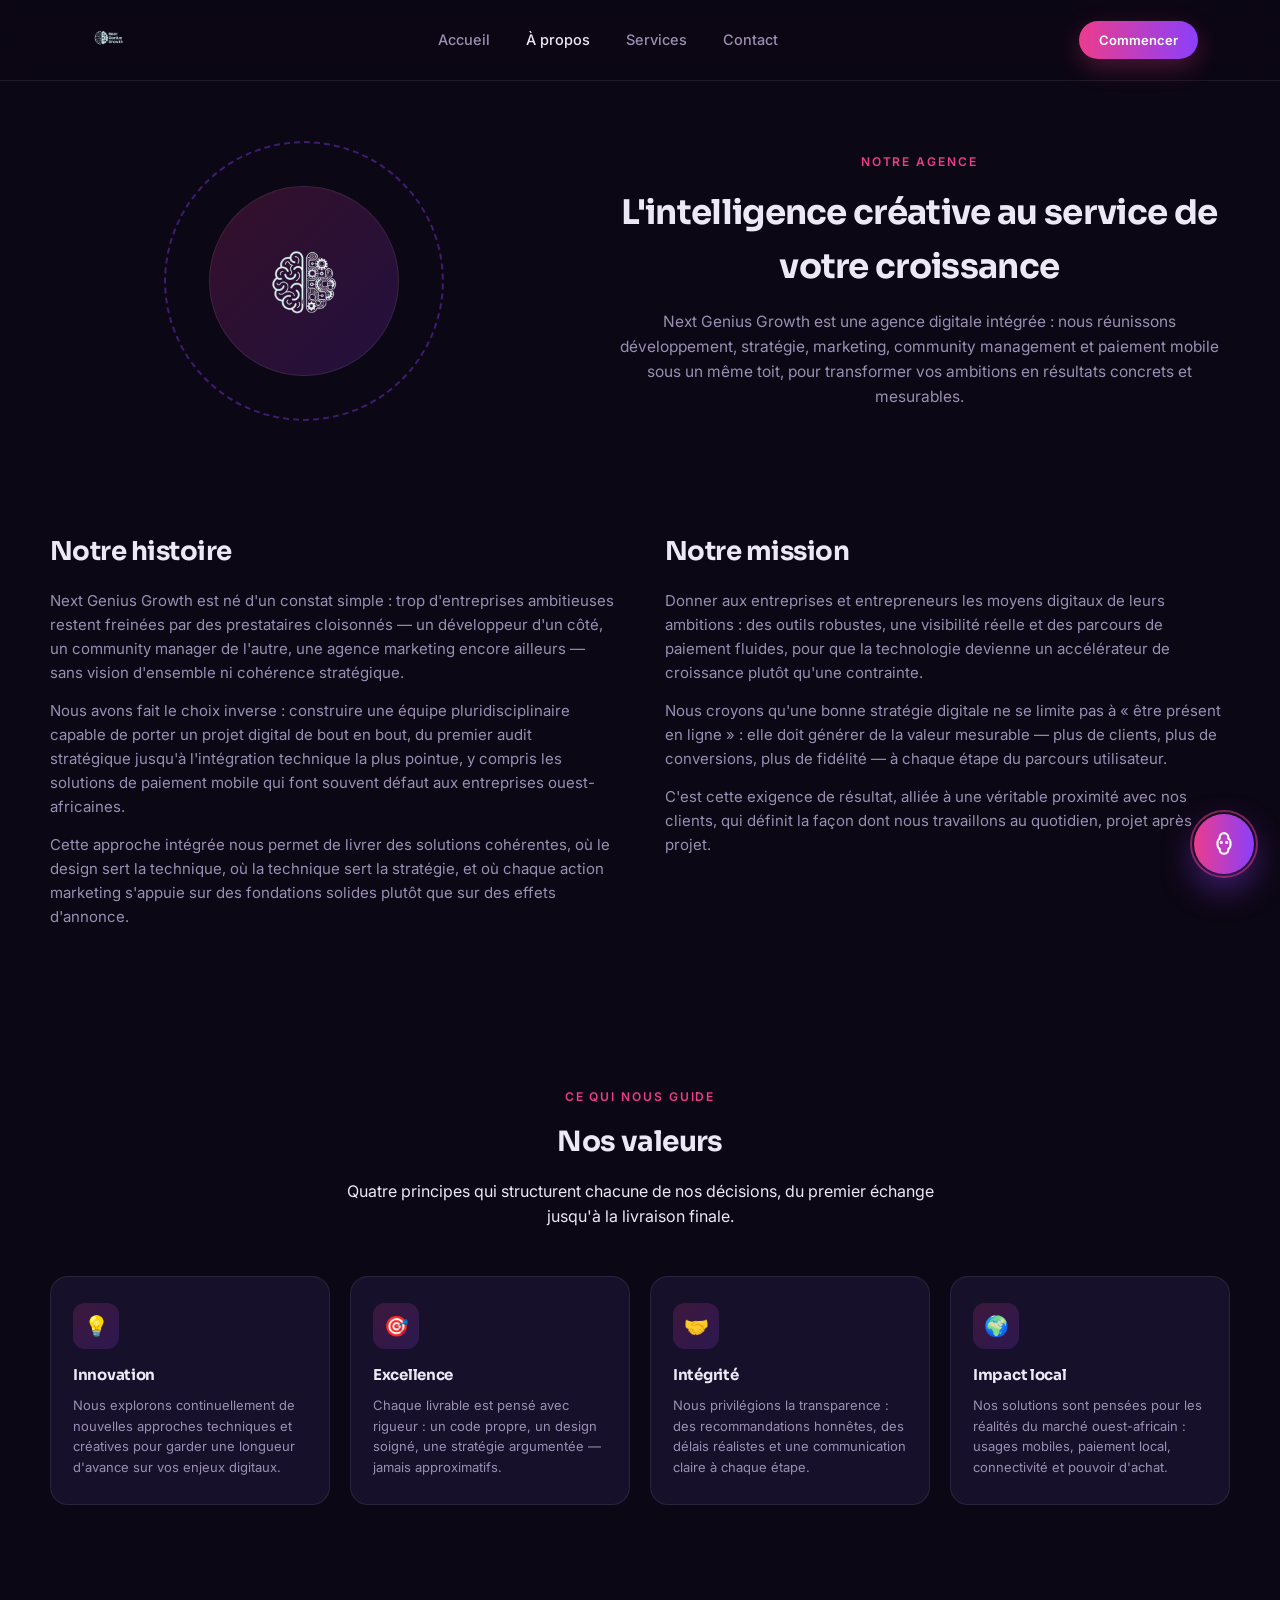
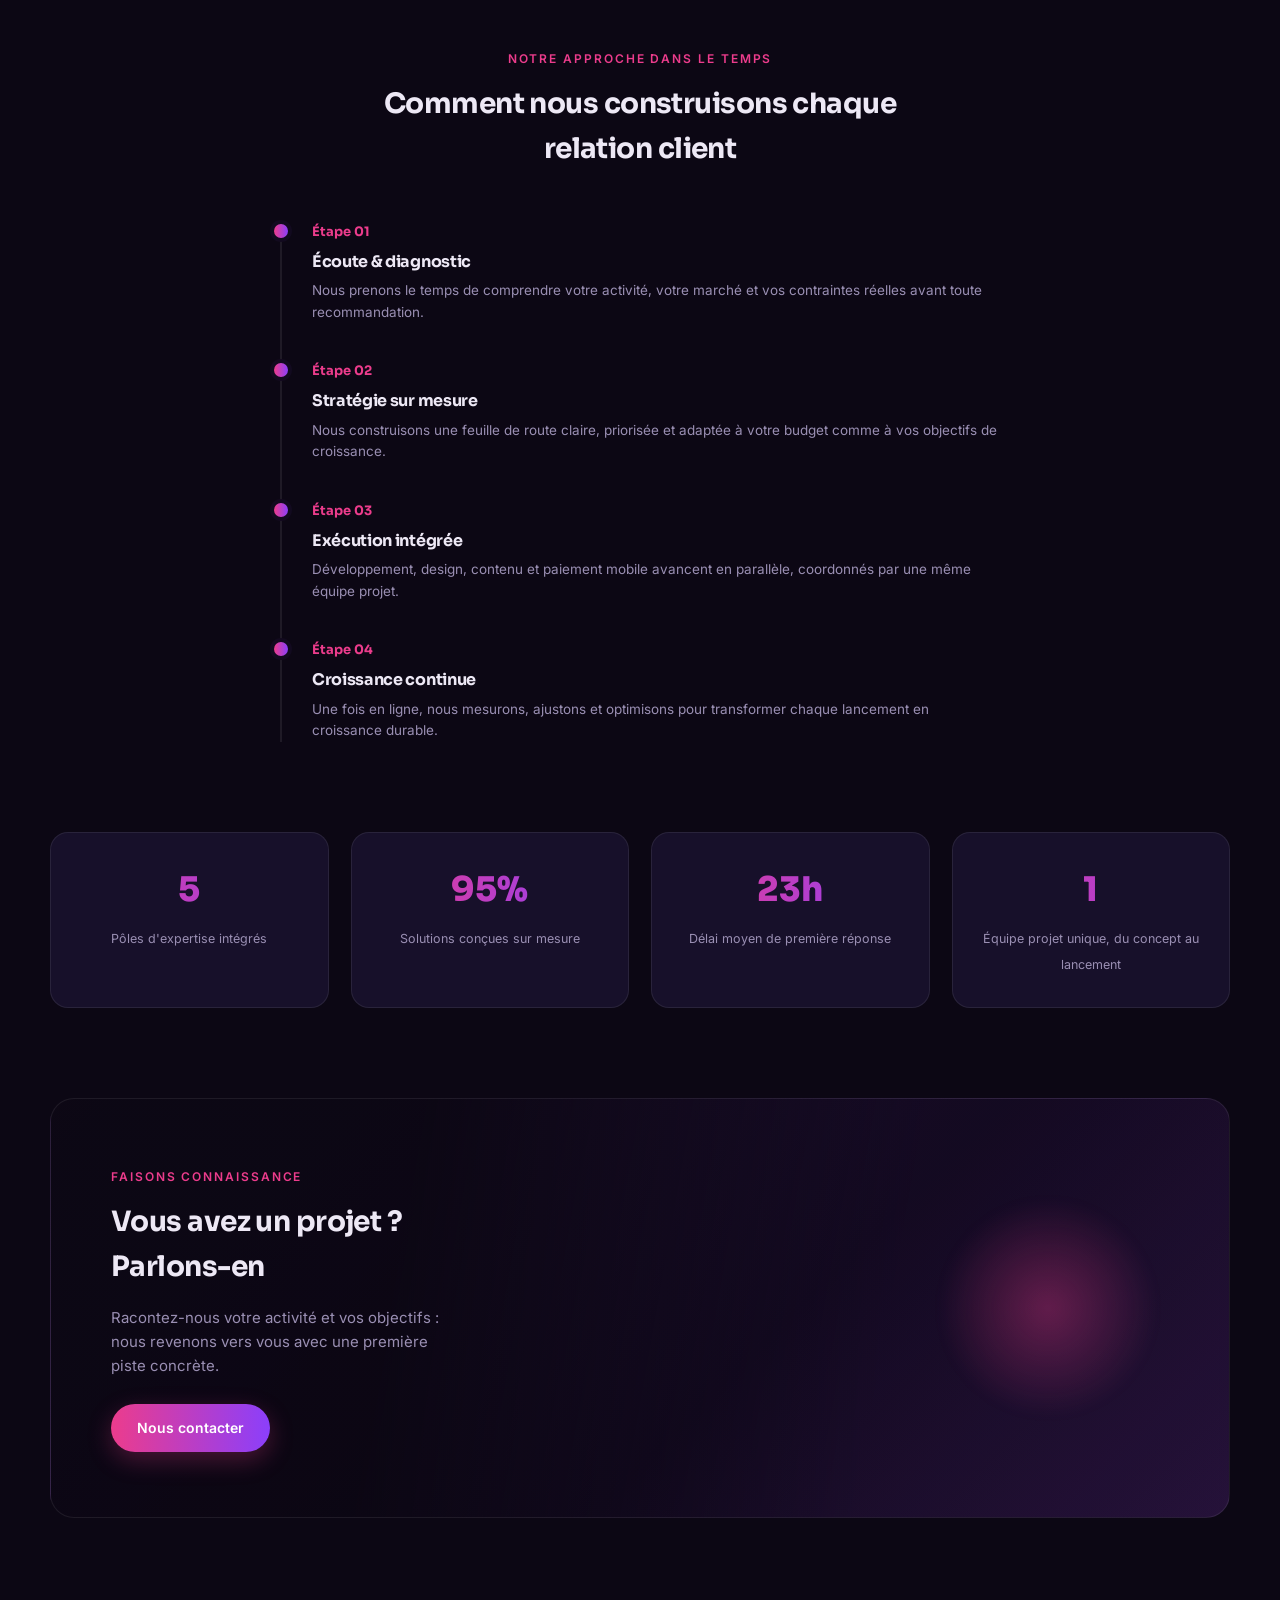
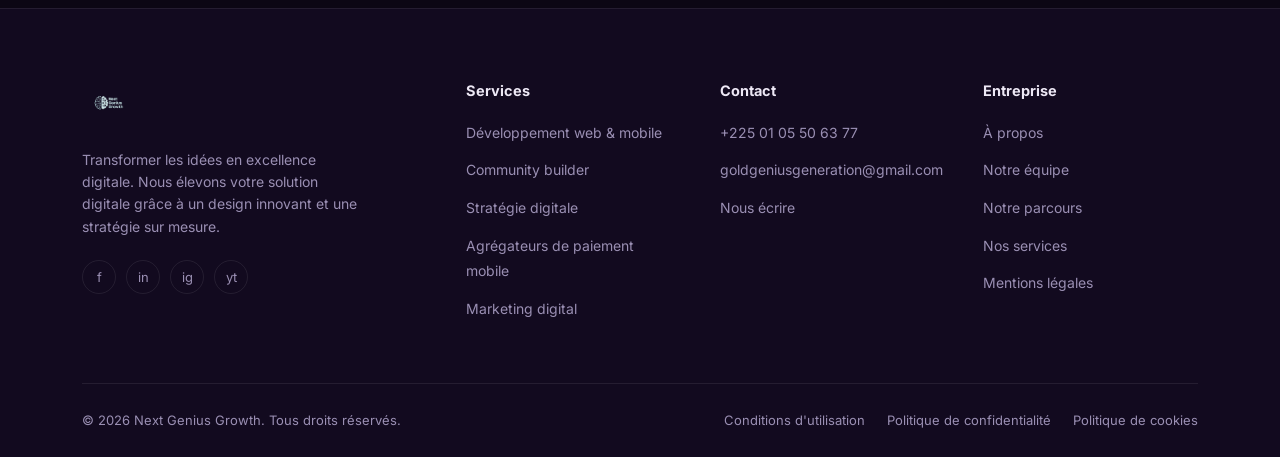
==== apropos.html @ 1a868443 "Add files via upload" ====
<!DOCTYPE html>
<html lang="fr">
<head>
<meta charset="UTF-8">
<meta name="viewport" content="width=device-width, initial-scale=1.0">
<title>À propos — Next Genius Growth</title>
<link rel="stylesheet" href="style.css">
</head>
<body>

<div id="siteContent" class="site-content revealed">

<header>
  <nav>
    <a href="index.html" class="logo"><img src="assets/logo.png" alt="Next Genius Growth" class="logo-img"></a>
    <div class="nav-links">
      <a href="index.html">Accueil</a>
      <a href="apropos.html" class="active">À propos</a>
      <a href="services.html">Services</a>
      <a href="contact.html">Contact</a>
    </div>
    <div class="nav-cta">
      <a href="contact.html" class="btn btn-grad btn-small">Commencer</a>
      <button class="burger" aria-label="Menu"><span></span><span></span><span></span></button>
    </div>
  </nav>
</header>

<main>

  <!-- HERO À PROPOS — animation unique : convergence gauche / droite -->
  <section class="page-hero abt-hero container">
    <div class="abt-hero-visual">
      <div class="ring">
        <div class="ring-inner">
          <img src="assets/icon.png" alt="Next Genius Growth">
        </div>
      </div>
    </div>
    <div class="abt-hero-copy">
      <span class="eyebrow">Notre agence</span>
      <h1>L'intelligence créative au service de votre croissance</h1>
      <p>Next Genius Growth est une agence digitale intégrée : nous réunissons développement, stratégie, marketing, community management et paiement mobile sous un même toit, pour transformer vos ambitions en résultats concrets et mesurables.</p>
    </div>
  </section>

  <!-- NOTRE HISTOIRE -->
  <section class="abt-story container">
    <div class="abt-story-grid">
      <div class="reveal-left">
        <h2>Notre histoire</h2>
        <p>Next Genius Growth est né d'un constat simple : trop d'entreprises ambitieuses restent freinées par des prestataires cloisonnés — un développeur d'un côté, un community manager de l'autre, une agence marketing encore ailleurs — sans vision d'ensemble ni cohérence stratégique.</p>
        <p>Nous avons fait le choix inverse : construire une équipe pluridisciplinaire capable de porter un projet digital de bout en bout, du premier audit stratégique jusqu'à l'intégration technique la plus pointue, y compris les solutions de paiement mobile qui font souvent défaut aux entreprises ouest-africaines.</p>
        <p>Cette approche intégrée nous permet de livrer des solutions cohérentes, où le design sert la technique, où la technique sert la stratégie, et où chaque action marketing s'appuie sur des fondations solides plutôt que sur des effets d'annonce.</p>
      </div>
      <div class="reveal-right">
        <h2>Notre mission</h2>
        <p>Donner aux entreprises et entrepreneurs les moyens digitaux de leurs ambitions : des outils robustes, une visibilité réelle et des parcours de paiement fluides, pour que la technologie devienne un accélérateur de croissance plutôt qu'une contrainte.</p>
        <p>Nous croyons qu'une bonne stratégie digitale ne se limite pas à « être présent en ligne » : elle doit générer de la valeur mesurable — plus de clients, plus de conversions, plus de fidélité — à chaque étape du parcours utilisateur.</p>
        <p>C'est cette exigence de résultat, alliée à une véritable proximité avec nos clients, qui définit la façon dont nous travaillons au quotidien, projet après projet.</p>
      </div>
    </div>
  </section>

  <!-- NOS VALEURS -->
  <section class="abt-values container">
    <div class="abt-values-head reveal">
      <span class="eyebrow">Ce qui nous guide</span>
      <h2>Nos valeurs</h2>
      <p>Quatre principes qui structurent chacune de nos décisions, du premier échange jusqu'à la livraison finale.</p>
    </div>
    <div class="values-grid">
      <div class="value-card reveal-zoom" style="--d:.05s">
        <div class="v-icon">💡</div>
        <h4>Innovation</h4>
        <p>Nous explorons continuellement de nouvelles approches techniques et créatives pour garder une longueur d'avance sur vos enjeux digitaux.</p>
      </div>
      <div class="value-card reveal-zoom" style="--d:.12s">
        <div class="v-icon">🎯</div>
        <h4>Excellence</h4>
        <p>Chaque livrable est pensé avec rigueur : un code propre, un design soigné, une stratégie argumentée — jamais approximatifs.</p>
      </div>
      <div class="value-card reveal-zoom" style="--d:.19s">
        <div class="v-icon">🤝</div>
        <h4>Intégrité</h4>
        <p>Nous privilégions la transparence : des recommandations honnêtes, des délais réalistes et une communication claire à chaque étape.</p>
      </div>
      <div class="value-card reveal-zoom" style="--d:.26s">
        <div class="v-icon">🌍</div>
        <h4>Impact local</h4>
        <p>Nos solutions sont pensées pour les réalités du marché ouest-africain : usages mobiles, paiement local, connectivité et pouvoir d'achat.</p>
      </div>
    </div>
  </section>

  <!-- NOTRE PARCOURS -->
  <section class="abt-timeline container">
    <div class="abt-timeline-head reveal">
      <span class="eyebrow">Notre approche dans le temps</span>
      <h2>Comment nous construisons chaque relation client</h2>
    </div>
    <div class="timeline">
      <div class="timeline-item reveal-left">
        <span class="t-year">Étape 01</span>
        <h4>Écoute & diagnostic</h4>
        <p>Nous prenons le temps de comprendre votre activité, votre marché et vos contraintes réelles avant toute recommandation.</p>
      </div>
      <div class="timeline-item reveal-left" style="--d:.1s">
        <span class="t-year">Étape 02</span>
        <h4>Stratégie sur mesure</h4>
        <p>Nous construisons une feuille de route claire, priorisée et adaptée à votre budget comme à vos objectifs de croissance.</p>
      </div>
      <div class="timeline-item reveal-left" style="--d:.2s">
        <span class="t-year">Étape 03</span>
        <h4>Exécution intégrée</h4>
        <p>Développement, design, contenu et paiement mobile avancent en parallèle, coordonnés par une même équipe projet.</p>
      </div>
      <div class="timeline-item reveal-left" style="--d:.3s">
        <span class="t-year">Étape 04</span>
        <h4>Croissance continue</h4>
        <p>Une fois en ligne, nous mesurons, ajustons et optimisons pour transformer chaque lancement en croissance durable.</p>
      </div>
    </div>
  </section>

  <!-- STATS -->
  <section class="abt-stats container">
    <div class="abt-stats-grid">
      <div class="abt-stat-card reveal-zoom" style="--d:.05s">
        <span class="counter" data-target="5">0</span>
        <span class="label">Pôles d'expertise intégrés</span>
      </div>
      <div class="abt-stat-card reveal-zoom" style="--d:.12s">
        <span class="counter" data-target="100" data-suffix="%">0%</span>
        <span class="label">Solutions conçues sur mesure</span>
      </div>
      <div class="abt-stat-card reveal-zoom" style="--d:.19s">
        <span class="counter" data-target="24" data-suffix="h">0h</span>
        <span class="label">Délai moyen de première réponse</span>
      </div>
      <div class="abt-stat-card reveal-zoom" style="--d:.26s">
        <span class="counter" data-target="1">0</span>
        <span class="label">Équipe projet unique, du concept au lancement</span>
      </div>
    </div>
  </section>

  <!-- CTA FINAL -->
  <section class="showcase container">
    <div class="showcase-frame reveal-zoom">
      <div class="showcase-copy">
        <span class="eyebrow">Faisons connaissance</span>
        <h2>Vous avez un projet ? Parlons-en</h2>
        <p>Racontez-nous votre activité et vos objectifs : nous revenons vers vous avec une première piste concrète.</p>
        <a href="contact.html" class="btn btn-grad">Nous contacter</a>
      </div>
    </div>
  </section>

</main>

<footer>
  <div class="container">
    <div class="footer-grid">
      <div class="footer-brand">
        <a href="index.html" class="logo"><img src="assets/logo.png" alt="Next Genius Growth" class="logo-img"></a>
        <p>Transformer les idées en excellence digitale. Nous élevons votre solution digitale grâce à un design innovant et une stratégie sur mesure.</p>
        <div class="socials">
          <a href="#">f</a><a href="#">in</a><a href="#">ig</a><a href="#">yt</a>
        </div>
      </div>
      <div class="footer-col">
        <h5>Services</h5>
        <ul>
          <li><a href="services.html">Développement web & mobile</a></li>
          <li><a href="services.html">Community builder</a></li>
          <li><a href="services.html">Stratégie digitale</a></li>
          <li><a href="services.html">Agrégateurs de paiement mobile</a></li>
          <li><a href="services.html">Marketing digital</a></li>
        </ul>
      </div>
      <div class="footer-col">
        <h5>Contact</h5>
        <ul>
          <li><a href="tel:+2250105506377">+225 01 05 50 63 77</a></li>
          <li><a href="mailto:goldgeniusgeneration@gmail.com">goldgeniusgeneration@gmail.com</a></li>
          <li><a href="contact.html">Nous écrire</a></li>
        </ul>
      </div>
      <div class="footer-col">
        <h5>Entreprise</h5>
        <ul>
          <li><a href="apropos.html">À propos</a></li>
          <li><a href="apropos.html">Notre équipe</a></li>
          <li><a href="apropos.html">Notre parcours</a></li>
          <li><a href="services.html">Nos services</a></li>
          <li><a href="contact.html">Mentions légales</a></li>
        </ul>
      </div>
    </div>
    <div class="footer-bottom">
      <span>© 2026 Next Genius Growth. Tous droits réservés.</span>
      <div class="links">
        <a href="#">Conditions d'utilisation</a>
        <a href="#">Politique de confidentialité</a>
        <a href="#">Politique de cookies</a>
      </div>
    </div>
  </div>
</footer>

</div><!-- /siteContent -->

<script src="script.js"></script>
</body>
</html>
---- style.css ----
@import url('https://fonts.googleapis.com/css2?family=Sora:wght@400;500;600;700;800&family=Inter:wght@400;500;600&display=swap');

:root{
  --bg: #0c0714;
  --bg-2: #120a1f;
  --panel: #17102a;
  --panel-light: #1e1533;
  --border: rgba(255,255,255,0.08);
  --text: #ede8f5;
  --muted: #9a8fb3;
  --pink: #ec3c8c;
  --purple: #8b3ffb;
  --orange: #ff9a5c;
  --grad: linear-gradient(90deg, var(--pink), var(--purple));
  --grad-soft: linear-gradient(135deg, rgba(236,60,140,0.18), rgba(139,63,251,0.18));
  --radius: 18px;
}

*{box-sizing:border-box; margin:0; padding:0;}
html{scroll-behavior:smooth;}
body{
  background: var(--bg);
  color: var(--text);
  font-family:'Inter', sans-serif;
  line-height:1.6;
  overflow-x:hidden;
  -webkit-text-size-adjust:100%;
  text-size-adjust:100%;
}
body.is-loading{overflow:hidden; height:100vh;}
h1,h2,h3,h4{font-family:'Sora', sans-serif; font-weight:700; letter-spacing:-0.02em;}
a{text-decoration:none; color:inherit;}
ul{list-style:none;}
img{max-width:100%; display:block;}
.container{max-width:1180px; margin:0 auto; padding:0 32px; width:100%;}

/* Buttons */
.btn{
  display:inline-flex; align-items:center; gap:8px;
  padding:13px 26px; border-radius:100px;
  font-weight:600; font-size:14px; font-family:'Inter', sans-serif;
  border:none; cursor:pointer; transition:transform .25s ease, box-shadow .25s ease;
  white-space:nowrap;
}
.btn-grad{
  background: var(--grad);
  color:#fff;
  box-shadow:0 8px 24px rgba(236,60,140,0.28);
}
.btn-grad:hover{transform:translateY(-2px); box-shadow:0 12px 30px rgba(236,60,140,0.4);}
.btn-outline{
  background:transparent; color:var(--text); border:1px solid var(--border);
}
.btn-outline:hover{border-color:rgba(255,255,255,0.25); background:rgba(255,255,255,0.03);}
.btn-small{padding:9px 20px; font-size:13px;}

.eyebrow{
  display:inline-block; font-size:12px; font-weight:600; letter-spacing:0.16em;
  text-transform:uppercase; color:var(--pink); margin-bottom:14px;
}

/* ===== PRELOADER ===== */
.preloader{
  position:fixed; inset:0; z-index:9999;
  background: radial-gradient(circle at 50% 40%, #1b0f2e, #0a0510 70%);
  display:flex; flex-direction:column; align-items:center; justify-content:center;
  gap:30px;
  transition:opacity .6s ease, visibility .6s ease;
  overflow:hidden;
}
.preloader.fade-out{opacity:0; visibility:hidden; pointer-events:none;}
.preloader-inner{
  display:flex; flex-direction:column; align-items:center; gap:34px;
  padding:0 24px; text-align:center;
}
.preloader-logo-small{
  width:56px; height:56px; object-fit:contain;
  opacity:.85;
  animation: float-logo 3s ease-in-out infinite;
}
@keyframes float-logo{ 0%,100%{transform:translateY(0);} 50%{transform:translateY(-6px);} }
.grow-name{
  font-family:'Sora', sans-serif; font-weight:800;
  font-size:15px; letter-spacing:0.02em;
  color:#fff;
  background:var(--grad);
  -webkit-background-clip:text; background-clip:text; -webkit-text-fill-color:transparent;
  transform:scale(0.4);
  opacity:0.35;
  transition:none;
  will-change:transform, opacity;
  white-space:nowrap;
}
.preloader-bar{
  width:230px; height:5px; border-radius:10px;
  background:rgba(255,255,255,0.08);
  overflow:hidden;
  margin-top:10px;
  max-width:70vw;
}
.preloader-bar-fill{
  height:100%; width:0%;
  background:var(--grad);
  border-radius:10px;
}
.preloader-text{
  font-family:'Sora', sans-serif; font-size:12px; letter-spacing:0.14em;
  text-transform:uppercase; color:var(--muted);
}
.preloader-text span{color:var(--pink); font-weight:700;}

.site-content{ opacity:0; transition:opacity .7s ease; }
.site-content.revealed{ opacity:1; }

/* ===== NAV ===== */
header{
  position:sticky; top:0; z-index:100;
  background:rgba(12,7,20,0.75);
  backdrop-filter:blur(14px);
  border-bottom:1px solid var(--border);
}
nav{
  display:flex; align-items:center; justify-content:space-between;
  padding:14px 32px; max-width:1180px; margin:0 auto;
  position:relative;
}
.logo{display:flex; align-items:center; gap:10px;}
.logo-img{height:52px; width:auto;}
.nav-links{display:flex; align-items:center; gap:36px;}
.nav-links a{font-size:14.5px; color:var(--muted); font-weight:500; transition:color .2s;}
.nav-links a:hover{color:var(--text);}
.nav-links a.active{color:var(--text);}
.nav-cta{display:flex; align-items:center; gap:20px;}
.burger{display:none; flex-direction:column; gap:5px; cursor:pointer; background:none; border:none; padding:8px; z-index:110;}
.burger span{width:22px; height:2px; background:var(--text); transition:transform .25s ease, opacity .25s ease;}

/* ===== HERO ===== */
.hero{
  position:relative;
  padding:80px 0 110px;
  overflow:hidden;
}
.hero::before{
  content:'';
  position:absolute; top:-200px; right:-160px;
  width:600px; height:600px; border-radius:50%;
  background:radial-gradient(circle, rgba(139,63,251,0.35), transparent 70%);
  filter:blur(10px);
  pointer-events:none;
}
.hero-grid{
  display:grid; grid-template-columns:1fr 1fr; align-items:center; gap:50px;
  position:relative; z-index:2;
}
.hero-copy h1{
  font-size:clamp(28px, 4.6vw, 46px); line-height:1.15; margin-bottom:22px;
}
.hero-copy h1 .accent{
  background:var(--grad);
  -webkit-background-clip:text; background-clip:text; color:transparent;
}
.hero-copy p{color:var(--muted); font-size:16px; max-width:440px; margin-bottom:34px;}

.hero-visual{position:relative; display:flex; justify-content:center;}
.monitor{
  width:100%; max-width:440px;
  background:#0a0612;
  border-radius:16px;
  border:1px solid rgba(255,255,255,0.08);
  box-shadow:0 40px 90px -20px rgba(0,0,0,0.7), 0 0 90px rgba(139,63,251,0.25);
  padding:12px;
  transform:perspective(900px) rotateY(-6deg) rotateX(2deg);
}
.monitor-screen{
  aspect-ratio:16/10.5;
  border-radius:9px;
  background:linear-gradient(160deg, #1b1030, #100a1e 60%, #23113a);
  position:relative; overflow:hidden;
  padding:20px;
}
.monitor-screen .badge{
  display:inline-block; font-size:9px; padding:5px 10px; border-radius:20px;
  background:var(--grad); color:#fff; font-weight:700; margin-bottom:12px;
}
.monitor-screen h4{color:#fff; font-size:16px; max-width:70%; line-height:1.35; margin-bottom:16px;}
.monitor-screen .bars{display:flex; flex-direction:column; gap:8px; width:55%;}
.monitor-screen .bars div{height:8px; border-radius:4px; background:rgba(255,255,255,0.12);}
.monitor-screen .bars div:nth-child(1){width:100%; background:var(--grad);}
.monitor-screen .bars div:nth-child(2){width:75%;}
.monitor-screen .bars div:nth-child(3){width:60%;}
.monitor-stand{
  width:70px; height:46px; margin:0 auto;
  background:linear-gradient(#e9e9ee,#c7c7d1);
  clip-path:polygon(35% 0, 65% 0, 100% 100%, 0 100%);
}
.monitor-base{
  width:150px; height:10px; margin:0 auto; border-radius:6px;
  background:linear-gradient(#f1f1f4,#c9c9d3);
}
.kb{
  width:220px; height:14px; margin:10px auto 0; border-radius:4px;
  background:linear-gradient(#f4f4f7,#d2d2da);
}
.glow-dot{
  position:absolute; width:14px; height:14px; border-radius:50%;
  background:var(--pink); box-shadow:0 0 20px 6px rgba(236,60,140,0.6);
}
.glow-dot.d1{top:10%; left:-4%;}
.glow-dot.d2{bottom:14%; right:-2%; background:var(--purple); box-shadow:0 0 20px 6px rgba(139,63,251,0.6);}

/* ===== DESCRIPTIONS / FEATURE ===== */
.split{
  display:grid; grid-template-columns:1.35fr 1fr; gap:36px;
  padding:70px 0;
}
.split h2{font-size:clamp(22px, 3vw, 26px); margin-bottom:6px;}
.desc-block{margin-bottom:26px;}
.desc-block p{color:var(--muted); font-size:15px;}
.checklist{
  display:grid; grid-template-columns:1fr 1fr; gap:12px 24px; margin-top:26px;
}
.checklist li{
  display:flex; align-items:flex-start; gap:10px; font-size:14.5px; color:var(--text);
}
.checklist li::before{
  content:'✓'; flex:none; width:18px; height:18px; border-radius:50%;
  background:var(--grad); color:#fff; font-size:11px; font-weight:800;
  display:flex; align-items:center; justify-content:center; margin-top:2px;
}

.feature-card{
  background:var(--panel);
  border:1px solid var(--border);
  border-radius:var(--radius);
  padding:32px;
  align-self:start;
}
.feature-card h3{font-size:19px; margin-bottom:20px;}
.feature-card ul li{
  display:flex; align-items:center; gap:12px;
  padding:11px 0; border-bottom:1px solid var(--border);
  font-size:14.5px; color:var(--text);
}
.feature-card ul li:last-of-type{border-bottom:none;}
.feature-card ul li .dot{
  width:8px; height:8px; border-radius:50%; background:var(--grad); flex:none;
}
.feature-card .btn{width:100%; justify-content:center; margin-top:22px;}

/* ===== PROCESS ===== */
.process{
  position:relative;
  padding:90px 0;
  text-align:center;
}
.process::before{
  content:'';
  position:absolute; top:0; left:50%; transform:translateX(-50%);
  width:520px; height:260px;
  background:radial-gradient(ellipse at top, rgba(139,63,251,0.35), transparent 70%);
  pointer-events:none;
}
.process-head{position:relative; z-index:2; max-width:640px; margin:0 auto 56px;}
.process-head h2{font-size:clamp(24px, 3.6vw, 30px); margin-top:8px;}
.steps{
  display:grid; grid-template-columns:repeat(4,1fr); gap:24px;
  position:relative; z-index:2;
}
.step-card{
  background:var(--panel);
  border:1px solid var(--border);
  border-radius:var(--radius);
  padding:34px 22px 26px;
}
.step-icon{
  width:60px; height:60px; border-radius:50%;
  background:var(--grad);
  display:flex; align-items:center; justify-content:center;
  margin:0 auto 18px;
  font-family:'Sora'; font-weight:700; color:#fff; font-size:18px;
}
.step-card h4{font-size:16px; margin-bottom:8px;}
.step-card p{color:var(--muted); font-size:13.5px; margin-bottom:18px;}

/* ===== SERVICES ===== */
.services{padding:20px 0 90px; text-align:center;}
.services-head{max-width:640px; margin:0 auto 50px;}
.services-head h2{font-size:clamp(24px, 3.6vw, 30px); margin-bottom:14px;}
.services-head p{color:var(--muted); font-size:15px;}
.services-grid{
  display:grid; grid-template-columns:repeat(3,1fr); gap:24px;
  text-align:left;
}
.service-card{
  background:var(--panel);
  border:1px solid var(--border);
  border-radius:var(--radius);
  padding:32px 28px;
  transition:transform .25s ease, border-color .25s ease;
}
.service-card:hover{transform:translateY(-4px); border-color:rgba(236,60,140,0.35);}
.service-icon{
  width:52px; height:52px; border-radius:14px;
  background:var(--grad-soft);
  display:flex; align-items:center; justify-content:center;
  font-size:22px; margin-bottom:18px;
}
.service-card h4{font-size:16.5px; margin-bottom:10px;}
.service-card p{color:var(--muted); font-size:13.5px;}
.service-card-cta{
  background:var(--grad-soft);
  border:1px solid rgba(236,60,140,0.3);
  display:flex; flex-direction:column; justify-content:center; align-items:flex-start;
  gap:6px;
}
.service-card-cta h4{margin-bottom:4px;}
.service-card-cta p{margin-bottom:16px;}

/* ===== CONTACT ===== */
.contact{padding:20px 0 100px; text-align:center;}
.contact-head{max-width:560px; margin:0 auto 40px;}
.contact-head h2{font-size:clamp(22px, 3.4vw, 28px); margin-bottom:12px;}
.contact-head p{color:var(--muted); font-size:15px;}
.contact-grid{
  display:grid; grid-template-columns:repeat(2,1fr); gap:22px;
  max-width:760px; margin:0 auto;
}
.contact-card{
  display:flex; align-items:center; gap:16px; text-align:left;
  background:var(--panel);
  border:1px solid var(--border);
  border-radius:var(--radius);
  padding:24px 26px;
  transition:transform .25s ease, border-color .25s ease;
}
.contact-card:hover{transform:translateY(-4px); border-color:rgba(139,63,251,0.4);}
.contact-icon{
  width:50px; height:50px; border-radius:50%; flex:none;
  background:var(--grad);
  display:flex; align-items:center; justify-content:center;
  font-size:20px;
}
.contact-label{font-size:12px; color:var(--muted); text-transform:uppercase; letter-spacing:0.05em; display:block; margin-bottom:4px;}
.contact-value{font-size:15px; font-weight:600; color:var(--text); word-break:break-word;}

/* ===== SHOWCASE / CTA IMAGE ===== */
.showcase{
  position:relative; padding:0 0 90px;
}
.showcase-frame{
  position:relative; border-radius:24px; overflow:hidden;
  min-height:420px;
  background:
    linear-gradient(100deg, rgba(10,6,17,0.9) 30%, rgba(10,6,17,0.15) 70%),
    linear-gradient(135deg, #241338, #150a24 60%, #2a1440);
  display:flex; align-items:center;
  border:1px solid var(--border);
}
.showcase-frame::after{
  content:'';
  position:absolute; right:6%; top:50%; transform:translateY(-50%);
  width:220px; height:220px; border-radius:50%;
  background:radial-gradient(circle, rgba(236,60,140,0.35), transparent 70%);
  filter:blur(6px);
}
.showcase-copy{
  position:relative; z-index:2; max-width:460px; padding:56px 60px;
}
.showcase-copy h2{font-size:clamp(22px, 3.4vw, 28px); margin-bottom:16px;}
.showcase-copy p{color:var(--muted); font-size:15px; margin-bottom:26px;}

/* ===== TESTIMONIALS ===== */
.testimonials{padding:30px 0 100px; text-align:center;}
.testimonials h2{font-size:clamp(22px, 3.4vw, 28px); margin-bottom:50px;}
.t-grid{display:grid; grid-template-columns:repeat(3,1fr); gap:24px;}
.t-card{
  background:var(--panel);
  border:1px solid var(--border);
  border-radius:var(--radius);
  padding:30px 26px;
  text-align:left;
}
.t-card p{font-size:14.5px; color:var(--text); margin-bottom:22px;}
.t-person{display:flex; align-items:center; gap:12px;}
.t-avatar{
  width:42px; height:42px; border-radius:50%;
  background:var(--grad);
  display:flex; align-items:center; justify-content:center;
  font-weight:700; font-family:'Sora'; color:#fff; font-size:15px; flex:none;
}
.t-person strong{font-size:14px; display:block;}
.t-person span{font-size:12px; color:var(--muted); text-transform:uppercase; letter-spacing:0.04em;}
.t-dots{display:flex; justify-content:center; gap:8px; margin-top:38px;}
.t-dots span{width:6px; height:6px; border-radius:50%; background:var(--border);}
.t-dots span.on{background:var(--grad); width:20px; border-radius:4px;}

/* ===== FOOTER ===== */
footer{border-top:1px solid var(--border); padding:70px 0 26px; background:var(--bg-2);}
.footer-grid{
  display:grid; grid-template-columns:1.6fr 1fr 1fr 1fr; gap:40px;
  padding-bottom:50px;
}
.footer-brand p{color:var(--muted); font-size:14px; margin:18px 0 22px; max-width:280px;}
.socials{display:flex; gap:10px;}
.socials a{
  width:34px; height:34px; border-radius:50%; border:1px solid var(--border);
  display:flex; align-items:center; justify-content:center; font-size:13px;
  color:var(--muted); transition:.2s;
}
.socials a:hover{background:var(--grad); color:#fff; border-color:transparent;}
.footer-col h5{font-size:14.5px; margin-bottom:18px;}
.footer-col ul li{margin-bottom:12px;}
.footer-col ul li a{color:var(--muted); font-size:14px; transition:color .2s;}
.footer-col ul li a:hover{color:var(--text);}
.footer-bottom{
  display:flex; justify-content:space-between; align-items:center;
  padding-top:26px; border-top:1px solid var(--border);
  font-size:13px; color:var(--muted); flex-wrap:wrap; gap:12px;
}
.footer-bottom .links{display:flex; gap:22px; flex-wrap:wrap;}

/* ===== POPUP MODAL ===== */
.popup-overlay{
  position:fixed; inset:0; z-index:1000;
  background:rgba(6,3,12,0.72);
  backdrop-filter:blur(4px);
  display:flex; align-items:center; justify-content:center;
  opacity:0; visibility:hidden; pointer-events:none;
  transition:opacity .35s ease, visibility .35s ease;
  padding:20px;
}
.popup-overlay.open{ opacity:1; visibility:visible; pointer-events:auto; }
.popup-card{
  position:relative;
  width:100%; max-width:420px;
  background:var(--panel);
  border:1px solid var(--border);
  border-radius:var(--radius);
  padding:36px 32px;
  text-align:center;
  transform:translateY(16px) scale(0.97);
  transition:transform .35s ease;
  box-shadow:0 40px 90px -20px rgba(0,0,0,0.6);
  max-height:90vh;
  overflow-y:auto;
}
.popup-overlay.open .popup-card{ transform:translateY(0) scale(1); }
.popup-close{
  position:absolute; top:14px; right:14px;
  width:32px; height:32px; border-radius:50%;
  background:rgba(255,255,255,0.06); border:1px solid var(--border);
  color:var(--text); font-size:15px; cursor:pointer;
  display:flex; align-items:center; justify-content:center;
  transition:.2s;
}
.popup-close:hover{background:var(--grad); border-color:transparent;}
.popup-icon{
  width:56px; height:56px; border-radius:50%; margin:0 auto 18px;
  background:var(--grad); display:flex; align-items:center; justify-content:center;
  font-size:22px;
}
.popup-card h3{font-size:20px; margin-bottom:10px;}
.popup-card p{color:var(--muted); font-size:14px; margin-bottom:22px;}
.popup-form{display:flex; flex-direction:column; gap:12px;}
.popup-form input{
  width:100%; padding:12px 16px; border-radius:10px;
  background:var(--bg-2); border:1px solid var(--border); color:var(--text);
  font-size:16px; font-family:'Inter', sans-serif;
}
.popup-form input:focus{outline:none; border-color:var(--purple);}
.popup-form .btn{justify-content:center; margin-top:4px;}
.popup-fine{font-size:11.5px; color:var(--muted); margin-top:14px;}

/* ===== AI CHAT WIDGET ===== */
.ai-toggle{
  position:fixed; bottom:26px; right:26px; z-index:900;
  width:60px; height:60px; border-radius:50%;
  background:var(--grad); border:none; cursor:pointer;
  display:flex; align-items:center; justify-content:center;
  box-shadow:0 14px 34px rgba(139,63,251,0.45);
  transition:transform .25s ease;
}
.ai-toggle:hover{transform:scale(1.06);}
.ai-toggle svg{width:26px; height:26px;}
.ai-toggle .ping{
  position:absolute; inset:-4px; border-radius:50%;
  border:2px solid rgba(236,60,140,0.5);
  animation:ping-ring 2.2s ease-out infinite;
}
@keyframes ping-ring{
  0%{transform:scale(0.9); opacity:0.9;}
  80%{transform:scale(1.35); opacity:0;}
  100%{opacity:0;}
}

.ai-chat{
  position:fixed; bottom:100px; right:26px; z-index:900;
  width:340px; max-width:calc(100vw - 40px);
  height:460px; max-height:70vh;
  background:var(--panel);
  border:1px solid var(--border);
  border-radius:20px;
  display:flex; flex-direction:column;
  overflow:hidden;
  box-shadow:0 30px 70px -20px rgba(0,0,0,0.65);
  transform:translateY(16px) scale(0.96);
  opacity:0; visibility:hidden; pointer-events:none;
  transition:opacity .3s ease, transform .3s ease, visibility .3s ease;
}
.ai-chat.open{ opacity:1; visibility:visible; pointer-events:auto; transform:translateY(0) scale(1); }
.ai-chat-head{
  display:flex; align-items:center; gap:10px;
  padding:16px 18px; background:var(--grad); color:#fff;
}
.ai-chat-head img{width:30px; height:30px; border-radius:50%; background:#fff; padding:3px;}
.ai-chat-head div strong{font-size:14px; display:block;}
.ai-chat-head div span{font-size:11.5px; opacity:0.85; display:flex; align-items:center; gap:5px;}
.ai-chat-head div span::before{content:''; width:7px; height:7px; border-radius:50%; background:#4ef58c; display:inline-block;}
.ai-chat-close{
  margin-left:auto; background:none; border:none; color:#fff; font-size:16px; cursor:pointer; opacity:0.85;
}
.ai-chat-body{
  flex:1; padding:16px; overflow-y:auto;
  display:flex; flex-direction:column; gap:10px;
  background:var(--bg-2);
  -webkit-overflow-scrolling:touch;
}
.ai-msg{
  max-width:82%; padding:10px 14px; border-radius:14px; font-size:13.5px; line-height:1.5;
}
.ai-msg.bot{
  align-self:flex-start;
  background:var(--panel-light); border:1px solid var(--border); border-bottom-left-radius:4px;
}
.ai-msg.user{
  align-self:flex-end;
  background:var(--grad); color:#fff; border-bottom-right-radius:4px;
}
.ai-typing{
  align-self:flex-start; display:flex; gap:4px; padding:12px 14px;
  background:var(--panel-light); border:1px solid var(--border); border-radius:14px; border-bottom-left-radius:4px;
}
.ai-typing span{width:6px; height:6px; border-radius:50%; background:var(--muted); animation:typing-bounce 1.2s infinite;}
.ai-typing span:nth-child(2){animation-delay:.15s;}
.ai-typing span:nth-child(3){animation-delay:.3s;}
@keyframes typing-bounce{ 0%,60%,100%{transform:translateY(0); opacity:.5;} 30%{transform:translateY(-4px); opacity:1;} }
.ai-chat-foot{
  display:flex; gap:8px; padding:12px; border-top:1px solid var(--border); background:var(--panel);
}
.ai-chat-foot input{
  flex:1; padding:11px 14px; border-radius:100px;
  background:var(--bg-2); border:1px solid var(--border); color:var(--text); font-size:16px;
  font-family:'Inter', sans-serif;
}
.ai-chat-foot input:focus{outline:none; border-color:var(--purple);}
.ai-chat-foot button{
  width:40px; height:40px; border-radius:50%; border:none; cursor:pointer;
  background:var(--grad); color:#fff; display:flex; align-items:center; justify-content:center; flex:none;
}

/* ===== SCROLL REVEAL ANIMATIONS ===== */
.reveal, .reveal-left, .reveal-right, .reveal-zoom{
  opacity:0;
  transition:opacity .8s ease, transform .8s cubic-bezier(.16,.84,.44,1);
  transition-delay:var(--d, 0s);
}
.reveal{ transform:translateY(32px); }
.reveal-left{ transform:translateX(-55px); }
.reveal-right{ transform:translateX(55px); }
.reveal-zoom{ transform:scale(.82); }
.reveal.in-view, .reveal-left.in-view, .reveal-right.in-view, .reveal-zoom.in-view{
  opacity:1; transform:none;
}

/* ===== SUB-PAGE HERO BANNER (Services / À propos / Contact) ===== */
.page-hero{
  position:relative;
  padding:60px 0 30px;
  text-align:center;
  overflow:hidden;
}
.page-hero .eyebrow{display:block;}

/* ===== SERVICES — animation unique : révélation masquée ligne par ligne ===== */
.svc-hero{ position:relative; }
.svc-hero::before{
  content:'';
  position:absolute; top:-140px; left:50%; transform:translateX(-50%);
  width:640px; height:320px;
  background:radial-gradient(ellipse at top, rgba(236,60,140,0.3), transparent 70%);
  pointer-events:none;
}
.svc-hero .mask-line{ overflow:hidden; }
.svc-hero h1{ font-size:clamp(26px, 4.4vw, 38px); line-height:1.25; }
.svc-hero .mask-line span{
  display:inline-block;
  transform:translateY(115%);
  animation:mask-up .85s cubic-bezier(.16,.84,.44,1) forwards;
}
.svc-hero .mask-line:nth-child(1) span{ animation-delay:.08s; }
.svc-hero .mask-line:nth-child(2) span{ animation-delay:.2s; background:var(--grad); -webkit-background-clip:text; background-clip:text; -webkit-text-fill-color:transparent; }
@keyframes mask-up{ to{ transform:translateY(0); } }
.svc-hero p.lead{
  max-width:620px; margin:22px auto 0; color:var(--muted); font-size:15.5px;
  opacity:0; animation:fade-up-in .8s ease forwards; animation-delay:.55s;
}
@keyframes fade-up-in{ from{opacity:0; transform:translateY(18px);} to{opacity:1; transform:translateY(0);} }
.svc-icon-orbit{
  position:absolute; inset:0; pointer-events:none; z-index:0;
}
.svc-icon-orbit span{
  position:absolute; font-size:20px; opacity:.18;
  animation:orbit-float 7s ease-in-out infinite;
}
@keyframes orbit-float{ 0%,100%{transform:translateY(0) rotate(0deg);} 50%{transform:translateY(-18px) rotate(8deg);} }

.svc-intro{ padding:20px 0 10px; }
.svc-intro-grid{ display:grid; grid-template-columns:1fr 1fr; gap:44px; align-items:center; }
.svc-intro h2{ font-size:clamp(22px, 3vw, 26px); margin-bottom:16px; }
.svc-intro p{ color:var(--muted); font-size:15px; margin-bottom:14px; }
.svc-intro .stats-row{ display:flex; gap:34px; margin-top:26px; flex-wrap:wrap; }
.svc-intro .stat{ text-align:left; }
.svc-intro .stat .counter{
  font-family:'Sora'; font-size:30px; font-weight:800;
  background:var(--grad); -webkit-background-clip:text; background-clip:text; -webkit-text-fill-color:transparent;
  display:block;
}
.svc-intro .stat span.label{ font-size:12.5px; color:var(--muted); }
.svc-visual-card{
  background:var(--panel); border:1px solid var(--border); border-radius:var(--radius);
  padding:34px; position:relative;
}
.svc-visual-card h4{ font-size:15px; margin-bottom:16px; }
.svc-visual-card .bar-row{ display:flex; align-items:center; gap:12px; margin-bottom:14px; }
.svc-visual-card .bar-row span{ font-size:12.5px; color:var(--muted); width:120px; flex:none; }
.svc-visual-card .bar-track{ flex:1; height:8px; border-radius:6px; background:rgba(255,255,255,0.06); overflow:hidden; }
.svc-visual-card .bar-fill{ height:100%; border-radius:6px; background:var(--grad); width:0%; transition:width 1.4s cubic-bezier(.16,.84,.44,1); }
.svc-visual-card.in-view .bar-fill{ }

.svc-detail{ padding:80px 0 20px; }
.svc-detail-list{ display:flex; flex-direction:column; gap:22px; }
.svc-detail-item{
  display:grid; grid-template-columns:64px 1fr; gap:22px;
  background:var(--panel); border:1px solid var(--border); border-radius:var(--radius);
  padding:28px 30px;
}
.svc-detail-icon{
  width:64px; height:64px; border-radius:16px; background:var(--grad-soft);
  display:flex; align-items:center; justify-content:center; font-size:26px;
}
.svc-detail-item h3{ font-size:19px; margin-bottom:8px; }
.svc-detail-item p{ color:var(--muted); font-size:14.5px; margin-bottom:12px; }
.svc-detail-item ul{ display:grid; grid-template-columns:1fr 1fr; gap:8px 20px; }
.svc-detail-item ul li{ font-size:13.5px; color:var(--text); display:flex; gap:8px; align-items:flex-start; }
.svc-detail-item ul li::before{ content:'—'; color:var(--pink); flex:none; }

/* ===== FLOATING SERVICE CARD ===== */
.floating-service-card{
  position:fixed; bottom:26px; left:26px; z-index:850;
  width:300px; max-width:calc(100vw - 40px);
  background:var(--panel); border:1px solid var(--border); border-radius:18px;
  padding:22px 22px 20px;
  box-shadow:0 30px 70px -20px rgba(0,0,0,0.6);
  transform:translateY(24px) scale(.95);
  opacity:0; visibility:hidden; pointer-events:none;
  transition:opacity .35s ease, transform .35s ease, visibility .35s ease;
}
.floating-service-card.open{ opacity:1; visibility:visible; pointer-events:auto; transform:translateY(0) scale(1); }
.floating-service-card .fsc-close{
  position:absolute; top:12px; right:12px; width:26px; height:26px; border-radius:50%;
  background:rgba(255,255,255,0.06); border:1px solid var(--border); color:var(--text);
  cursor:pointer; font-size:12px; display:flex; align-items:center; justify-content:center;
}
.floating-service-card .fsc-icon{
  width:44px; height:44px; border-radius:12px; background:var(--grad);
  display:flex; align-items:center; justify-content:center; font-size:19px; margin-bottom:12px;
}
.floating-service-card h4{ font-size:15px; margin-bottom:6px; }
.floating-service-card p{ font-size:13px; color:var(--muted); margin-bottom:14px; }
.floating-service-card .btn{ width:100%; justify-content:center; }
.floating-service-tab{
  position:fixed; bottom:26px; left:26px; z-index:850;
  padding:12px 18px; border-radius:100px;
  background:var(--grad); color:#fff; font-size:13px; font-weight:600;
  border:none; cursor:pointer; box-shadow:0 14px 34px rgba(139,63,251,0.4);
  display:none; align-items:center; gap:8px;
}
.floating-service-tab.show{ display:flex; }

/* ===== À PROPOS — animation unique : convergence gauche/droite ===== */
.abt-hero{
  display:grid; grid-template-columns:0.9fr 1.1fr; gap:50px; align-items:center;
  padding:60px 0 40px;
}
.abt-hero-visual{
  position:relative; opacity:0; transform:translateX(-60px);
  animation:slide-in-left .9s cubic-bezier(.16,.84,.44,1) forwards; animation-delay:.1s;
}
.abt-hero-visual .ring{
  width:280px; height:280px; border-radius:50%;
  border:2px dashed rgba(139,63,251,0.4);
  display:flex; align-items:center; justify-content:center;
  margin:0 auto;
  animation:spin-slow 18s linear infinite;
  max-width:100%;
}
.abt-hero-visual .ring-inner{
  width:190px; height:190px; border-radius:50%;
  background:var(--grad-soft); border:1px solid var(--border);
  display:flex; align-items:center; justify-content:center;
  animation:spin-slow-rev 14s linear infinite;
}
.abt-hero-visual img{ width:86px; height:86px; object-fit:contain; }
@keyframes spin-slow{ to{ transform:rotate(360deg); } }
@keyframes spin-slow-rev{ to{ transform:rotate(-360deg); } }
.abt-hero-copy{
  opacity:0; transform:translateX(60px);
  animation:slide-in-right .9s cubic-bezier(.16,.84,.44,1) forwards; animation-delay:.25s;
}
@keyframes slide-in-left{ to{ opacity:1; transform:translateX(0); } }
@keyframes slide-in-right{ to{ opacity:1; transform:translateX(0); } }
.abt-hero-copy h1{ font-size:clamp(24px, 4vw, 34px); margin-bottom:16px; }
.abt-hero-copy p{ color:var(--muted); font-size:15.5px; }

.abt-story{ padding:70px 0; }
.abt-story-grid{ display:grid; grid-template-columns:1fr 1fr; gap:50px; }
.abt-story h2{ font-size:clamp(22px, 3.4vw, 26px); margin-bottom:16px; }
.abt-story p{ color:var(--muted); font-size:15px; margin-bottom:14px; }

.abt-values{ padding:70px 0; text-align:center; }
.abt-values-head{ max-width:600px; margin:0 auto 46px; }
.abt-values-head h2{ font-size:clamp(22px, 3.4vw, 28px); margin-bottom:14px; }
.values-grid{ display:grid; grid-template-columns:repeat(4,1fr); gap:20px; text-align:left; }
.value-card{
  background:var(--panel); border:1px solid var(--border); border-radius:var(--radius);
  padding:26px 22px;
}
.value-card .v-icon{
  width:46px; height:46px; border-radius:12px; background:var(--grad-soft);
  display:flex; align-items:center; justify-content:center; font-size:20px; margin-bottom:14px;
}
.value-card h4{ font-size:15px; margin-bottom:8px; }
.value-card p{ font-size:13px; color:var(--muted); }

.abt-timeline{ padding:70px 0; }
.abt-timeline-head{ text-align:center; max-width:600px; margin:0 auto 50px; }
.abt-timeline-head h2{ font-size:clamp(22px, 3.4vw, 28px); margin-bottom:14px; }
.timeline{ position:relative; max-width:720px; margin:0 auto; padding-left:30px; border-left:2px solid var(--border); }
.timeline-item{ position:relative; padding-bottom:38px; }
.timeline-item:last-child{ padding-bottom:0; }
.timeline-item::before{
  content:''; position:absolute; left:-38px; top:2px;
  width:14px; height:14px; border-radius:50%; background:var(--grad);
  box-shadow:0 0 0 4px var(--bg-2);
}
.timeline-item .t-year{ font-family:'Sora'; font-weight:700; color:var(--pink); font-size:13px; margin-bottom:6px; display:block; }
.timeline-item h4{ font-size:16px; margin-bottom:6px; }
.timeline-item p{ font-size:13.5px; color:var(--muted); }

.abt-stats{ padding:20px 0 90px; }
.abt-stats-grid{ display:grid; grid-template-columns:repeat(4,1fr); gap:22px; text-align:center; }
.abt-stat-card{ background:var(--panel); border:1px solid var(--border); border-radius:var(--radius); padding:30px 20px; }
.abt-stat-card .counter{
  font-family:'Sora'; font-size:34px; font-weight:800;
  background:var(--grad); -webkit-background-clip:text; background-clip:text; -webkit-text-fill-color:transparent;
  display:block; margin-bottom:8px;
}
.abt-stat-card span.label{ font-size:12.5px; color:var(--muted); }

/* ===== CONTACT PAGE ===== */
.ctc-hero{ padding:60px 0 20px; text-align:center; }
.ctc-hero h1{ font-size:clamp(24px, 4vw, 34px); margin-bottom:14px; }
.ctc-hero p{ color:var(--muted); max-width:560px; margin:0 auto; font-size:15.5px; }

.ctc-main{ padding:50px 0 100px; }
.ctc-grid{ display:grid; grid-template-columns:0.9fr 1.1fr; gap:40px; }
.ctc-cards{ display:flex; flex-direction:column; gap:16px; }
.ctc-form-card{
  background:var(--panel); border:1px solid var(--border); border-radius:var(--radius);
  padding:36px;
}
.ctc-form-card h3{ font-size:19px; margin-bottom:20px; }
.ctc-form{ display:grid; grid-template-columns:1fr 1fr; gap:14px; }
.ctc-form .full{ grid-column:1 / -1; }
.ctc-form input, .ctc-form textarea{
  width:100%; padding:13px 16px; border-radius:10px;
  background:var(--bg-2); border:1px solid var(--border); color:var(--text);
  font-size:16px; font-family:'Inter', sans-serif; resize:vertical;
}
.ctc-form input:focus, .ctc-form textarea:focus{ outline:none; border-color:var(--purple); }
.ctc-form .btn{ grid-column:1 / -1; justify-content:center; }
.ctc-map{
  margin-top:30px; border-radius:var(--radius); border:1px solid var(--border);
  background:
    radial-gradient(circle at 30% 30%, rgba(236,60,140,0.25), transparent 55%),
    radial-gradient(circle at 70% 70%, rgba(139,63,251,0.25), transparent 55%),
    var(--panel);
  height:220px; display:flex; align-items:center; justify-content:center; flex-direction:column; gap:8px;
}
.ctc-map strong{ font-family:'Sora'; font-size:15px; }
.ctc-map span{ font-size:12.5px; color:var(--muted); }
.ctc-hours{
  background:var(--panel); border:1px solid var(--border); border-radius:var(--radius);
  padding:24px 28px; margin-top:16px;
}
.ctc-hours h4{ font-size:14.5px; margin-bottom:14px; }
.ctc-hours ul li{ display:flex; justify-content:space-between; font-size:13.5px; color:var(--muted); padding:6px 0; border-bottom:1px solid var(--border); }
.ctc-hours ul li:last-child{ border-bottom:none; }
.ctc-hours ul li span{ color:var(--text); font-weight:500; }

/* ===== RESPONSIVE ===== */

/* Tablettes larges */
@media (max-width:1024px){
  .container{padding:0 24px;}
  .steps{grid-template-columns:1fr 1fr;}
  .showcase-copy{padding:48px 40px;}
}

@media (max-width:900px){
  .container{padding:0 20px;}
  nav{padding:14px 20px;}
  .nav-links{
    display:none; position:absolute; top:100%; left:0; right:0;
    flex-direction:column; gap:0; background:var(--bg-2); border-bottom:1px solid var(--border);
    padding:8px 0;
    max-height:calc(100vh - 100%);
    overflow-y:auto;
  }
  .nav-links.mobile-open{ display:flex; }
  .nav-links a{ padding:14px 20px; width:100%; border-bottom:1px solid var(--border); }
  .burger{display:flex;}
  .nav-cta .btn-outline{display:none;}
  .hero{padding:50px 0 70px;}
  .hero-grid{grid-template-columns:1fr; text-align:center; gap:36px;}
  .hero-copy p{margin-left:auto; margin-right:auto;}
  .hero-visual{order:-1; margin-bottom:10px;}
  .monitor{transform:none; max-width:380px;}
  .split{grid-template-columns:1fr; padding:50px 0;}
  .checklist{grid-template-columns:1fr;}
  .steps{grid-template-columns:1fr 1fr; gap:16px;}
  .step-card{padding:26px 18px 20px;}
  .t-grid{grid-template-columns:1fr;}
  .footer-grid{grid-template-columns:1fr 1fr; row-gap:34px;}
  .showcase-copy{padding:40px 28px;}
  .showcase-frame{min-height:340px;}
  .services-grid{grid-template-columns:1fr 1fr; gap:16px;}
  .contact-grid{grid-template-columns:1fr;}
  .svc-intro-grid{grid-template-columns:1fr; gap:30px;}
  .svc-detail-item{grid-template-columns:1fr;}
  .svc-detail-item ul{grid-template-columns:1fr;}
  .abt-hero{grid-template-columns:1fr; padding:40px 0 30px; text-align:center;}
  .abt-hero-visual{order:-1;}
  .abt-story-grid{grid-template-columns:1fr; gap:30px;}
  .values-grid{grid-template-columns:1fr 1fr;}
  .abt-stats-grid{grid-template-columns:1fr 1fr;}
  .ctc-grid{grid-template-columns:1fr; gap:30px;}
  .ctc-form-card{padding:28px 22px;}
  .floating-service-card{ left:16px; bottom:16px; }
  .floating-service-tab{ left:16px; bottom:16px; }
}

/* Tablettes / grands mobiles */
@media (max-width:768px){
  .process{padding:60px 0;}
  .services{padding:10px 0 60px;}
  .testimonials{padding:10px 0 70px;}
  .contact{padding:10px 0 70px;}
  .abt-story, .abt-values, .abt-timeline{padding:50px 0;}
  .svc-detail{padding:50px 0 10px;}
  .ctc-main{padding:30px 0 70px;}
}

/* Mobiles */
@media (max-width:560px){
  .container{padding:0 16px;}
  nav{padding:12px 16px;}
  .logo-img{height:40px;}
  .hero-copy h1{font-size:clamp(26px, 8vw, 32px);}
  .hero-copy p{font-size:14.5px;}
  .btn{padding:12px 22px; font-size:13.5px;}
  .steps{grid-template-columns:1fr; gap:14px;}
  .services-grid{grid-template-columns:1fr; gap:14px;}
  .service-card{padding:26px 22px;}
  .footer-grid{grid-template-columns:1fr; gap:28px;}
  .footer-bottom{flex-direction:column; align-items:flex-start;}
  .ai-chat{
    right:12px; left:12px; bottom:88px;
    width:auto; max-width:none; height:auto; max-height:65vh;
  }
  .ai-toggle{ right:16px; bottom:16px; }
  .values-grid{grid-template-columns:1fr;}
  .abt-stats-grid{grid-template-columns:1fr 1fr; gap:14px;}
  .abt-stat-card{padding:22px 14px;}
  .abt-stat-card .counter{font-size:28px;}
  .svc-hero h1{font-size:clamp(24px, 8vw, 28px);}
  .abt-hero-copy h1{font-size:clamp(22px, 7vw, 26px);}
  .abt-hero-visual .ring{width:220px; height:220px;}
  .abt-hero-visual .ring-inner{width:150px; height:150px;}
  .abt-hero-visual img{width:66px; height:66px;}
  .ctc-form{grid-template-columns:1fr;}
  .ctc-form-card{padding:22px 18px;}
  .showcase-copy{padding:32px 20px;}
  .showcase-frame{min-height:auto; padding:20px 0;}
  .showcase-frame::after{display:none;}
  .contact-card{padding:20px 18px; gap:12px;}
  .contact-icon{width:42px; height:42px; font-size:17px;}
  .popup-card{padding:28px 20px;}
  .svc-visual-card{padding:24px;}
  .svc-visual-card .bar-row span{width:96px; font-size:11.5px;}
  .timeline{padding-left:22px;}
  .timeline-item::before{left:-30px;}
}

/* Très petits écrans */
@media (max-width:380px){
  .hero-copy h1{font-size:24px;}
  .btn{padding:11px 18px; font-size:13px;}
  .step-icon{width:52px; height:52px; font-size:16px;}
  .abt-stats-grid{grid-template-columns:1fr;}
  .monitor{max-width:100%;}
}
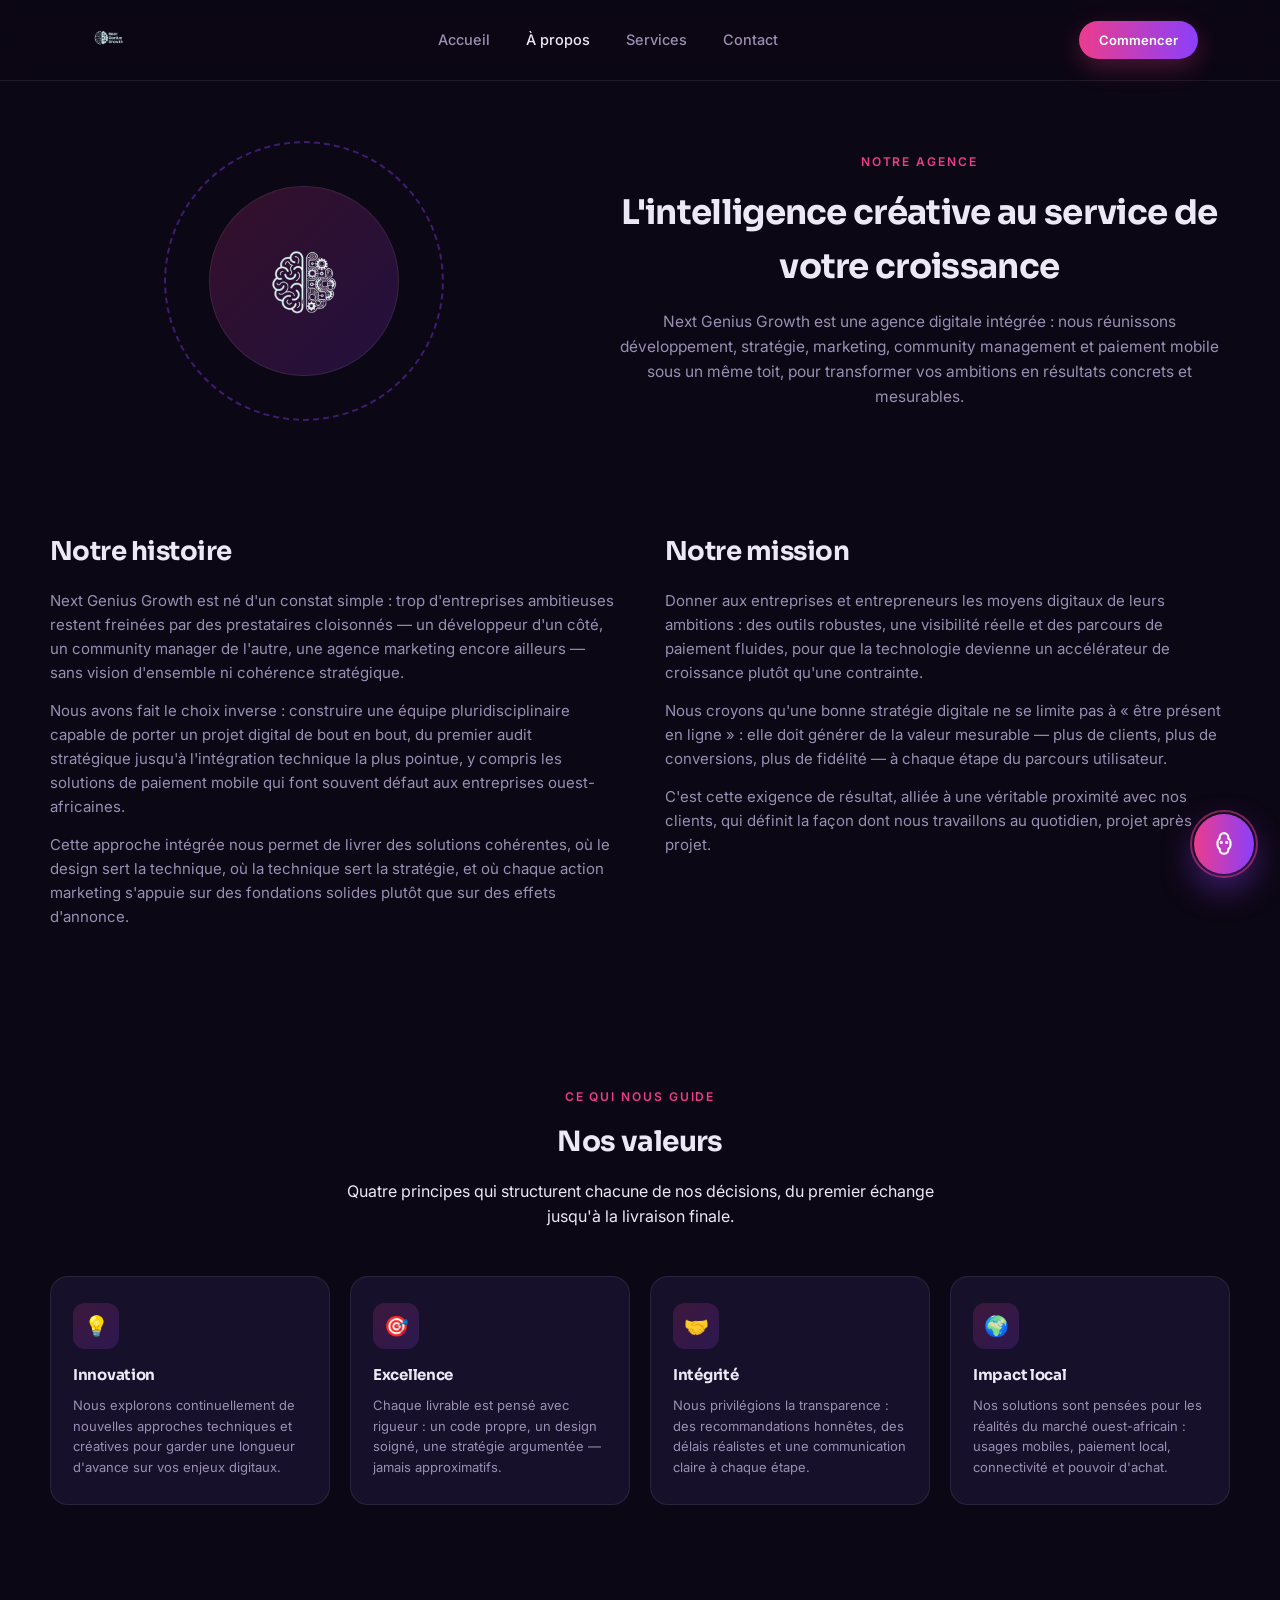
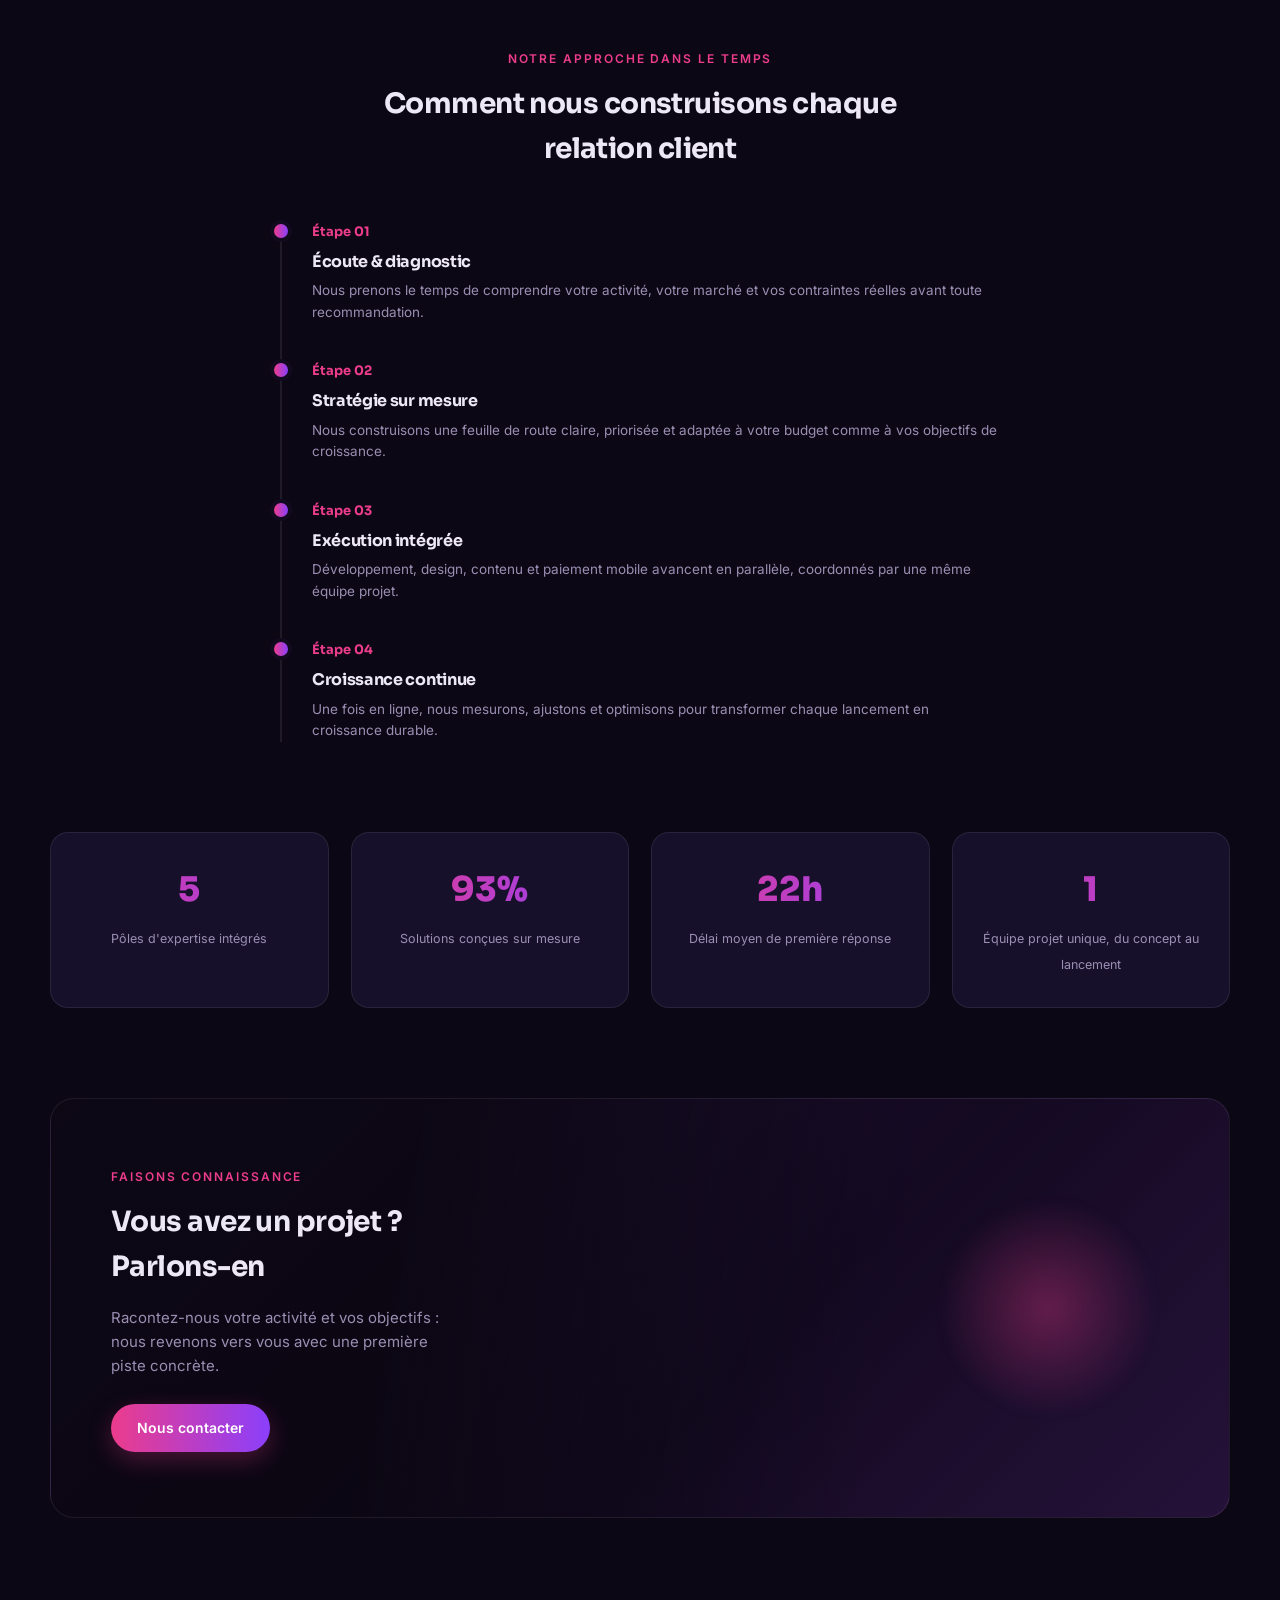
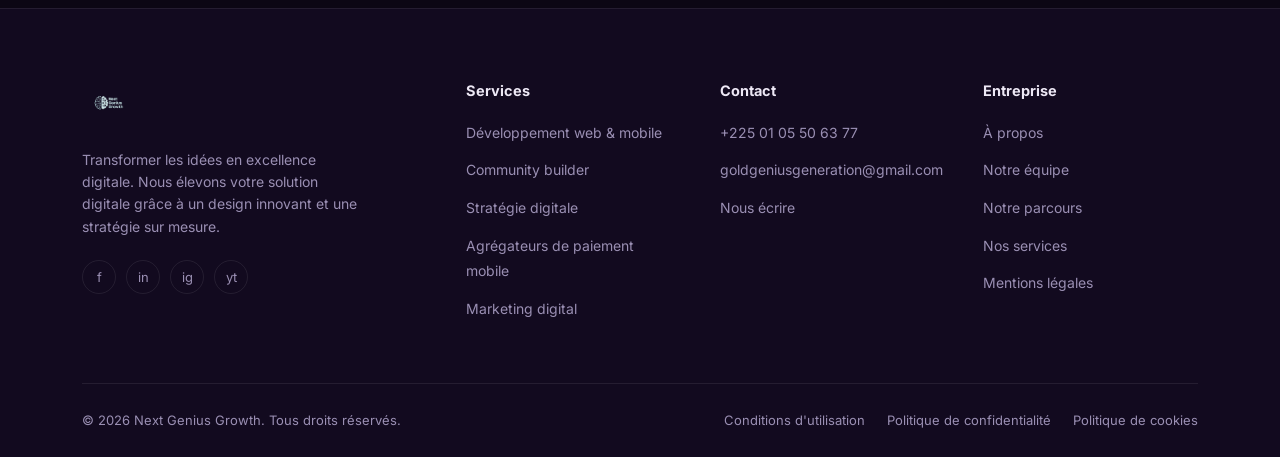
==== commit 282d131b: "Update apropos.html" ====
--- a/apropos.html
+++ b/apropos.html
@@ -1,14 +1,48 @@
 <!DOCTYPE html>
-<html lang="fr">
+<html lang="fr" class="no-js">
 <head>
 <meta charset="UTF-8">
 <meta name="viewport" content="width=device-width, initial-scale=1.0">
-<title>À propos — Next Genius Growth</title>
+<title>À Propos — Next Genius Growth | Agence Digitale Intégrée à Abidjan</title>
+
+<meta name="description" content="Découvrez Next Genius Growth : une équipe pluridisciplinaire à Abidjan qui réunit développement, stratégie, marketing et paiement mobile pour faire grandir votre entreprise.">
+<meta name="keywords" content="agence digitale Abidjan, à propos Next Genius Growth, équipe web Côte d'Ivoire, agence marketing digital Abidjan">
+<meta name="author" content="Next Genius Growth">
+<meta name="robots" content="index, follow, max-image-preview:large">
+<link rel="canonical" href="https://nggrowth.space/apropos.html">
+
+<link rel="icon" type="image/png" href="assets/icon.png">
+<link rel="apple-touch-icon" href="assets/icon.png">
+
+<meta property="og:type" content="website">
+<meta property="og:site_name" content="Next Genius Growth">
+<meta property="og:locale" content="fr_FR">
+<meta property="og:title" content="À Propos — Next Genius Growth">
+<meta property="og:description" content="Une agence digitale intégrée à Abidjan : développement, stratégie, marketing et paiement mobile, pensés pour le marché ouest-africain.">
+<meta property="og:image" content="https://nggrowth.space/assets/logo.png">
+<meta property="og:url" content="https://nggrowth.space/apropos.html">
+
+<meta name="twitter:card" content="summary_large_image">
+<meta name="twitter:title" content="À Propos — Next Genius Growth">
+<meta name="twitter:description" content="Une agence digitale intégrée à Abidjan : développement, stratégie, marketing et paiement mobile.">
+<meta name="twitter:image" content="https://nggrowth.space/assets/logo.png">
+
 <link rel="stylesheet" href="style.css">
+
+<script type="application/ld+json">
+{
+  "@context": "https://schema.org",
+  "@type": "BreadcrumbList",
+  "itemListElement": [
+    {"@type":"ListItem","position":1,"name":"Accueil","item":"https://nggrowth.space/index.html"},
+    {"@type":"ListItem","position":2,"name":"À propos","item":"https://nggrowth.space/apropos.html"}
+  ]
+}
+</script>
 </head>
 <body>
 
-<div id="siteContent" class="site-content revealed">
+<div id="siteContent" class="site-content">
 
 <header>
   <nav>
@@ -211,6 +245,6 @@
 
 </div><!-- /siteContent -->
 
-<script src="script.js"></script>
+<script src="script.js" defer></script>
 </body>
-</html>+</html>
--- a/style.css
+++ b/style.css
@@ -24,15 +24,12 @@
   font-family:'Inter', sans-serif;
   line-height:1.6;
   overflow-x:hidden;
-  -webkit-text-size-adjust:100%;
-  text-size-adjust:100%;
-}
-body.is-loading{overflow:hidden; height:100vh;}
+}
 h1,h2,h3,h4{font-family:'Sora', sans-serif; font-weight:700; letter-spacing:-0.02em;}
 a{text-decoration:none; color:inherit;}
 ul{list-style:none;}
 img{max-width:100%; display:block;}
-.container{max-width:1180px; margin:0 auto; padding:0 32px; width:100%;}
+.container{max-width:1180px; margin:0 auto; padding:0 32px;}
 
 /* Buttons */
 .btn{
@@ -59,58 +56,7 @@
   text-transform:uppercase; color:var(--pink); margin-bottom:14px;
 }
 
-/* ===== PRELOADER ===== */
-.preloader{
-  position:fixed; inset:0; z-index:9999;
-  background: radial-gradient(circle at 50% 40%, #1b0f2e, #0a0510 70%);
-  display:flex; flex-direction:column; align-items:center; justify-content:center;
-  gap:30px;
-  transition:opacity .6s ease, visibility .6s ease;
-  overflow:hidden;
-}
-.preloader.fade-out{opacity:0; visibility:hidden; pointer-events:none;}
-.preloader-inner{
-  display:flex; flex-direction:column; align-items:center; gap:34px;
-  padding:0 24px; text-align:center;
-}
-.preloader-logo-small{
-  width:56px; height:56px; object-fit:contain;
-  opacity:.85;
-  animation: float-logo 3s ease-in-out infinite;
-}
-@keyframes float-logo{ 0%,100%{transform:translateY(0);} 50%{transform:translateY(-6px);} }
-.grow-name{
-  font-family:'Sora', sans-serif; font-weight:800;
-  font-size:15px; letter-spacing:0.02em;
-  color:#fff;
-  background:var(--grad);
-  -webkit-background-clip:text; background-clip:text; -webkit-text-fill-color:transparent;
-  transform:scale(0.4);
-  opacity:0.35;
-  transition:none;
-  will-change:transform, opacity;
-  white-space:nowrap;
-}
-.preloader-bar{
-  width:230px; height:5px; border-radius:10px;
-  background:rgba(255,255,255,0.08);
-  overflow:hidden;
-  margin-top:10px;
-  max-width:70vw;
-}
-.preloader-bar-fill{
-  height:100%; width:0%;
-  background:var(--grad);
-  border-radius:10px;
-}
-.preloader-text{
-  font-family:'Sora', sans-serif; font-size:12px; letter-spacing:0.14em;
-  text-transform:uppercase; color:var(--muted);
-}
-.preloader-text span{color:var(--pink); font-weight:700;}
-
-.site-content{ opacity:0; transition:opacity .7s ease; }
-.site-content.revealed{ opacity:1; }
+.site-content{ opacity:1; }
 
 /* ===== NAV ===== */
 header{
@@ -131,8 +77,8 @@
 .nav-links a:hover{color:var(--text);}
 .nav-links a.active{color:var(--text);}
 .nav-cta{display:flex; align-items:center; gap:20px;}
-.burger{display:none; flex-direction:column; gap:5px; cursor:pointer; background:none; border:none; padding:8px; z-index:110;}
-.burger span{width:22px; height:2px; background:var(--text); transition:transform .25s ease, opacity .25s ease;}
+.burger{display:none; flex-direction:column; gap:5px; cursor:pointer; background:none; border:none;}
+.burger span{width:22px; height:2px; background:var(--text);}
 
 /* ===== HERO ===== */
 .hero{
@@ -153,7 +99,7 @@
   position:relative; z-index:2;
 }
 .hero-copy h1{
-  font-size:clamp(28px, 4.6vw, 46px); line-height:1.15; margin-bottom:22px;
+  font-size:46px; line-height:1.15; margin-bottom:22px;
 }
 .hero-copy h1 .accent{
   background:var(--grad);
@@ -213,7 +159,7 @@
   display:grid; grid-template-columns:1.35fr 1fr; gap:36px;
   padding:70px 0;
 }
-.split h2{font-size:clamp(22px, 3vw, 26px); margin-bottom:6px;}
+.split h2{font-size:26px; margin-bottom:6px;}
 .desc-block{margin-bottom:26px;}
 .desc-block p{color:var(--muted); font-size:15px;}
 .checklist{
@@ -261,7 +207,7 @@
   pointer-events:none;
 }
 .process-head{position:relative; z-index:2; max-width:640px; margin:0 auto 56px;}
-.process-head h2{font-size:clamp(24px, 3.6vw, 30px); margin-top:8px;}
+.process-head h2{font-size:30px; margin-top:8px;}
 .steps{
   display:grid; grid-template-columns:repeat(4,1fr); gap:24px;
   position:relative; z-index:2;
@@ -285,7 +231,7 @@
 /* ===== SERVICES ===== */
 .services{padding:20px 0 90px; text-align:center;}
 .services-head{max-width:640px; margin:0 auto 50px;}
-.services-head h2{font-size:clamp(24px, 3.6vw, 30px); margin-bottom:14px;}
+.services-head h2{font-size:30px; margin-bottom:14px;}
 .services-head p{color:var(--muted); font-size:15px;}
 .services-grid{
   display:grid; grid-template-columns:repeat(3,1fr); gap:24px;
@@ -319,7 +265,7 @@
 /* ===== CONTACT ===== */
 .contact{padding:20px 0 100px; text-align:center;}
 .contact-head{max-width:560px; margin:0 auto 40px;}
-.contact-head h2{font-size:clamp(22px, 3.4vw, 28px); margin-bottom:12px;}
+.contact-head h2{font-size:28px; margin-bottom:12px;}
 .contact-head p{color:var(--muted); font-size:15px;}
 .contact-grid{
   display:grid; grid-template-columns:repeat(2,1fr); gap:22px;
@@ -366,12 +312,12 @@
 .showcase-copy{
   position:relative; z-index:2; max-width:460px; padding:56px 60px;
 }
-.showcase-copy h2{font-size:clamp(22px, 3.4vw, 28px); margin-bottom:16px;}
+.showcase-copy h2{font-size:28px; margin-bottom:16px;}
 .showcase-copy p{color:var(--muted); font-size:15px; margin-bottom:26px;}
 
 /* ===== TESTIMONIALS ===== */
 .testimonials{padding:30px 0 100px; text-align:center;}
-.testimonials h2{font-size:clamp(22px, 3.4vw, 28px); margin-bottom:50px;}
+.testimonials h2{font-size:28px; margin-bottom:50px;}
 .t-grid{display:grid; grid-template-columns:repeat(3,1fr); gap:24px;}
 .t-card{
   background:var(--panel);
@@ -417,7 +363,7 @@
   padding-top:26px; border-top:1px solid var(--border);
   font-size:13px; color:var(--muted); flex-wrap:wrap; gap:12px;
 }
-.footer-bottom .links{display:flex; gap:22px; flex-wrap:wrap;}
+.footer-bottom .links{display:flex; gap:22px;}
 
 /* ===== POPUP MODAL ===== */
 .popup-overlay{
@@ -441,8 +387,6 @@
   transform:translateY(16px) scale(0.97);
   transition:transform .35s ease;
   box-shadow:0 40px 90px -20px rgba(0,0,0,0.6);
-  max-height:90vh;
-  overflow-y:auto;
 }
 .popup-overlay.open .popup-card{ transform:translateY(0) scale(1); }
 .popup-close{
@@ -465,7 +409,7 @@
 .popup-form input{
   width:100%; padding:12px 16px; border-radius:10px;
   background:var(--bg-2); border:1px solid var(--border); color:var(--text);
-  font-size:16px; font-family:'Inter', sans-serif;
+  font-size:14px; font-family:'Inter', sans-serif;
 }
 .popup-form input:focus{outline:none; border-color:var(--purple);}
 .popup-form .btn{justify-content:center; margin-top:4px;}
@@ -523,7 +467,6 @@
   flex:1; padding:16px; overflow-y:auto;
   display:flex; flex-direction:column; gap:10px;
   background:var(--bg-2);
-  -webkit-overflow-scrolling:touch;
 }
 .ai-msg{
   max-width:82%; padding:10px 14px; border-radius:14px; font-size:13.5px; line-height:1.5;
@@ -549,7 +492,7 @@
 }
 .ai-chat-foot input{
   flex:1; padding:11px 14px; border-radius:100px;
-  background:var(--bg-2); border:1px solid var(--border); color:var(--text); font-size:16px;
+  background:var(--bg-2); border:1px solid var(--border); color:var(--text); font-size:13.5px;
   font-family:'Inter', sans-serif;
 }
 .ai-chat-foot input:focus{outline:none; border-color:var(--purple);}
@@ -570,6 +513,15 @@
 .reveal-zoom{ transform:scale(.82); }
 .reveal.in-view, .reveal-left.in-view, .reveal-right.in-view, .reveal-zoom.in-view{
   opacity:1; transform:none;
+}
+/* Sécurité : si JS est bloqué/désactivé, on n'affiche jamais un contenu invisible */
+.no-js .reveal, .no-js .reveal-left, .no-js .reveal-right, .no-js .reveal-zoom{
+  opacity:1; transform:none;
+}
+@media (prefers-reduced-motion: reduce){
+  .reveal, .reveal-left, .reveal-right, .reveal-zoom{
+    transition:none; opacity:1; transform:none;
+  }
 }
 
 /* ===== SUB-PAGE HERO BANNER (Services / À propos / Contact) ===== */
@@ -591,7 +543,7 @@
   pointer-events:none;
 }
 .svc-hero .mask-line{ overflow:hidden; }
-.svc-hero h1{ font-size:clamp(26px, 4.4vw, 38px); line-height:1.25; }
+.svc-hero h1{ font-size:38px; line-height:1.25; }
 .svc-hero .mask-line span{
   display:inline-block;
   transform:translateY(115%);
@@ -616,7 +568,7 @@
 
 .svc-intro{ padding:20px 0 10px; }
 .svc-intro-grid{ display:grid; grid-template-columns:1fr 1fr; gap:44px; align-items:center; }
-.svc-intro h2{ font-size:clamp(22px, 3vw, 26px); margin-bottom:16px; }
+.svc-intro h2{ font-size:26px; margin-bottom:16px; }
 .svc-intro p{ color:var(--muted); font-size:15px; margin-bottom:14px; }
 .svc-intro .stats-row{ display:flex; gap:34px; margin-top:26px; flex-wrap:wrap; }
 .svc-intro .stat{ text-align:left; }
@@ -702,7 +654,6 @@
   display:flex; align-items:center; justify-content:center;
   margin:0 auto;
   animation:spin-slow 18s linear infinite;
-  max-width:100%;
 }
 .abt-hero-visual .ring-inner{
   width:190px; height:190px; border-radius:50%;
@@ -719,17 +670,17 @@
 }
 @keyframes slide-in-left{ to{ opacity:1; transform:translateX(0); } }
 @keyframes slide-in-right{ to{ opacity:1; transform:translateX(0); } }
-.abt-hero-copy h1{ font-size:clamp(24px, 4vw, 34px); margin-bottom:16px; }
+.abt-hero-copy h1{ font-size:34px; margin-bottom:16px; }
 .abt-hero-copy p{ color:var(--muted); font-size:15.5px; }
 
 .abt-story{ padding:70px 0; }
 .abt-story-grid{ display:grid; grid-template-columns:1fr 1fr; gap:50px; }
-.abt-story h2{ font-size:clamp(22px, 3.4vw, 26px); margin-bottom:16px; }
+.abt-story h2{ font-size:26px; margin-bottom:16px; }
 .abt-story p{ color:var(--muted); font-size:15px; margin-bottom:14px; }
 
 .abt-values{ padding:70px 0; text-align:center; }
 .abt-values-head{ max-width:600px; margin:0 auto 46px; }
-.abt-values-head h2{ font-size:clamp(22px, 3.4vw, 28px); margin-bottom:14px; }
+.abt-values-head h2{ font-size:28px; margin-bottom:14px; }
 .values-grid{ display:grid; grid-template-columns:repeat(4,1fr); gap:20px; text-align:left; }
 .value-card{
   background:var(--panel); border:1px solid var(--border); border-radius:var(--radius);
@@ -744,7 +695,7 @@
 
 .abt-timeline{ padding:70px 0; }
 .abt-timeline-head{ text-align:center; max-width:600px; margin:0 auto 50px; }
-.abt-timeline-head h2{ font-size:clamp(22px, 3.4vw, 28px); margin-bottom:14px; }
+.abt-timeline-head h2{ font-size:28px; margin-bottom:14px; }
 .timeline{ position:relative; max-width:720px; margin:0 auto; padding-left:30px; border-left:2px solid var(--border); }
 .timeline-item{ position:relative; padding-bottom:38px; }
 .timeline-item:last-child{ padding-bottom:0; }
@@ -769,7 +720,7 @@
 
 /* ===== CONTACT PAGE ===== */
 .ctc-hero{ padding:60px 0 20px; text-align:center; }
-.ctc-hero h1{ font-size:clamp(24px, 4vw, 34px); margin-bottom:14px; }
+.ctc-hero h1{ font-size:34px; margin-bottom:14px; }
 .ctc-hero p{ color:var(--muted); max-width:560px; margin:0 auto; font-size:15.5px; }
 
 .ctc-main{ padding:50px 0 100px; }
@@ -785,7 +736,7 @@
 .ctc-form input, .ctc-form textarea{
   width:100%; padding:13px 16px; border-radius:10px;
   background:var(--bg-2); border:1px solid var(--border); color:var(--text);
-  font-size:16px; font-family:'Inter', sans-serif; resize:vertical;
+  font-size:14px; font-family:'Inter', sans-serif; resize:vertical;
 }
 .ctc-form input:focus, .ctc-form textarea:focus{ outline:none; border-color:var(--purple); }
 .ctc-form .btn{ grid-column:1 / -1; justify-content:center; }
@@ -809,114 +760,49 @@
 .ctc-hours ul li span{ color:var(--text); font-weight:500; }
 
 /* ===== RESPONSIVE ===== */
-
-/* Tablettes larges */
-@media (max-width:1024px){
-  .container{padding:0 24px;}
-  .steps{grid-template-columns:1fr 1fr;}
-  .showcase-copy{padding:48px 40px;}
-}
-
 @media (max-width:900px){
-  .container{padding:0 20px;}
-  nav{padding:14px 20px;}
   .nav-links{
     display:none; position:absolute; top:100%; left:0; right:0;
     flex-direction:column; gap:0; background:var(--bg-2); border-bottom:1px solid var(--border);
     padding:8px 0;
-    max-height:calc(100vh - 100%);
-    overflow-y:auto;
   }
   .nav-links.mobile-open{ display:flex; }
-  .nav-links a{ padding:14px 20px; width:100%; border-bottom:1px solid var(--border); }
+  .nav-links a{ padding:14px 32px; width:100%; border-bottom:1px solid var(--border); }
   .burger{display:flex;}
-  .nav-cta .btn-outline{display:none;}
-  .hero{padding:50px 0 70px;}
-  .hero-grid{grid-template-columns:1fr; text-align:center; gap:36px;}
+  .hero-grid{grid-template-columns:1fr; text-align:center;}
   .hero-copy p{margin-left:auto; margin-right:auto;}
-  .hero-visual{order:-1; margin-bottom:10px;}
-  .monitor{transform:none; max-width:380px;}
-  .split{grid-template-columns:1fr; padding:50px 0;}
+  .hero-visual{order:-1; margin-bottom:20px;}
+  .split{grid-template-columns:1fr;}
   .checklist{grid-template-columns:1fr;}
-  .steps{grid-template-columns:1fr 1fr; gap:16px;}
-  .step-card{padding:26px 18px 20px;}
+  .steps{grid-template-columns:1fr 1fr;}
   .t-grid{grid-template-columns:1fr;}
   .footer-grid{grid-template-columns:1fr 1fr; row-gap:34px;}
   .showcase-copy{padding:40px 28px;}
-  .showcase-frame{min-height:340px;}
-  .services-grid{grid-template-columns:1fr 1fr; gap:16px;}
+  .services-grid{grid-template-columns:1fr 1fr;}
   .contact-grid{grid-template-columns:1fr;}
-  .svc-intro-grid{grid-template-columns:1fr; gap:30px;}
+  .svc-intro-grid{grid-template-columns:1fr;}
   .svc-detail-item{grid-template-columns:1fr;}
   .svc-detail-item ul{grid-template-columns:1fr;}
-  .abt-hero{grid-template-columns:1fr; padding:40px 0 30px; text-align:center;}
+  .abt-hero{grid-template-columns:1fr;}
   .abt-hero-visual{order:-1;}
-  .abt-story-grid{grid-template-columns:1fr; gap:30px;}
+  .abt-story-grid{grid-template-columns:1fr;}
   .values-grid{grid-template-columns:1fr 1fr;}
   .abt-stats-grid{grid-template-columns:1fr 1fr;}
-  .ctc-grid{grid-template-columns:1fr; gap:30px;}
-  .ctc-form-card{padding:28px 22px;}
+  .ctc-grid{grid-template-columns:1fr;}
   .floating-service-card{ left:16px; bottom:16px; }
   .floating-service-tab{ left:16px; bottom:16px; }
 }
-
-/* Tablettes / grands mobiles */
-@media (max-width:768px){
-  .process{padding:60px 0;}
-  .services{padding:10px 0 60px;}
-  .testimonials{padding:10px 0 70px;}
-  .contact{padding:10px 0 70px;}
-  .abt-story, .abt-values, .abt-timeline{padding:50px 0;}
-  .svc-detail{padding:50px 0 10px;}
-  .ctc-main{padding:30px 0 70px;}
-}
-
-/* Mobiles */
 @media (max-width:560px){
-  .container{padding:0 16px;}
-  nav{padding:12px 16px;}
-  .logo-img{height:40px;}
-  .hero-copy h1{font-size:clamp(26px, 8vw, 32px);}
-  .hero-copy p{font-size:14.5px;}
-  .btn{padding:12px 22px; font-size:13.5px;}
-  .steps{grid-template-columns:1fr; gap:14px;}
-  .services-grid{grid-template-columns:1fr; gap:14px;}
-  .service-card{padding:26px 22px;}
-  .footer-grid{grid-template-columns:1fr; gap:28px;}
+  .hero-copy h1{font-size:32px;}
+  .steps{grid-template-columns:1fr;}
+  .services-grid{grid-template-columns:1fr;}
+  .footer-grid{grid-template-columns:1fr;}
   .footer-bottom{flex-direction:column; align-items:flex-start;}
-  .ai-chat{
-    right:12px; left:12px; bottom:88px;
-    width:auto; max-width:none; height:auto; max-height:65vh;
-  }
+  .ai-chat{ right:16px; bottom:92px; }
   .ai-toggle{ right:16px; bottom:16px; }
   .values-grid{grid-template-columns:1fr;}
-  .abt-stats-grid{grid-template-columns:1fr 1fr; gap:14px;}
-  .abt-stat-card{padding:22px 14px;}
-  .abt-stat-card .counter{font-size:28px;}
-  .svc-hero h1{font-size:clamp(24px, 8vw, 28px);}
-  .abt-hero-copy h1{font-size:clamp(22px, 7vw, 26px);}
-  .abt-hero-visual .ring{width:220px; height:220px;}
-  .abt-hero-visual .ring-inner{width:150px; height:150px;}
-  .abt-hero-visual img{width:66px; height:66px;}
+  .abt-stats-grid{grid-template-columns:1fr;}
+  .svc-hero h1{font-size:28px;}
+  .abt-hero-copy h1{font-size:26px;}
   .ctc-form{grid-template-columns:1fr;}
-  .ctc-form-card{padding:22px 18px;}
-  .showcase-copy{padding:32px 20px;}
-  .showcase-frame{min-height:auto; padding:20px 0;}
-  .showcase-frame::after{display:none;}
-  .contact-card{padding:20px 18px; gap:12px;}
-  .contact-icon{width:42px; height:42px; font-size:17px;}
-  .popup-card{padding:28px 20px;}
-  .svc-visual-card{padding:24px;}
-  .svc-visual-card .bar-row span{width:96px; font-size:11.5px;}
-  .timeline{padding-left:22px;}
-  .timeline-item::before{left:-30px;}
-}
-
-/* Très petits écrans */
-@media (max-width:380px){
-  .hero-copy h1{font-size:24px;}
-  .btn{padding:11px 18px; font-size:13px;}
-  .step-icon{width:52px; height:52px; font-size:16px;}
-  .abt-stats-grid{grid-template-columns:1fr;}
-  .monitor{max-width:100%;}
-}
+}
